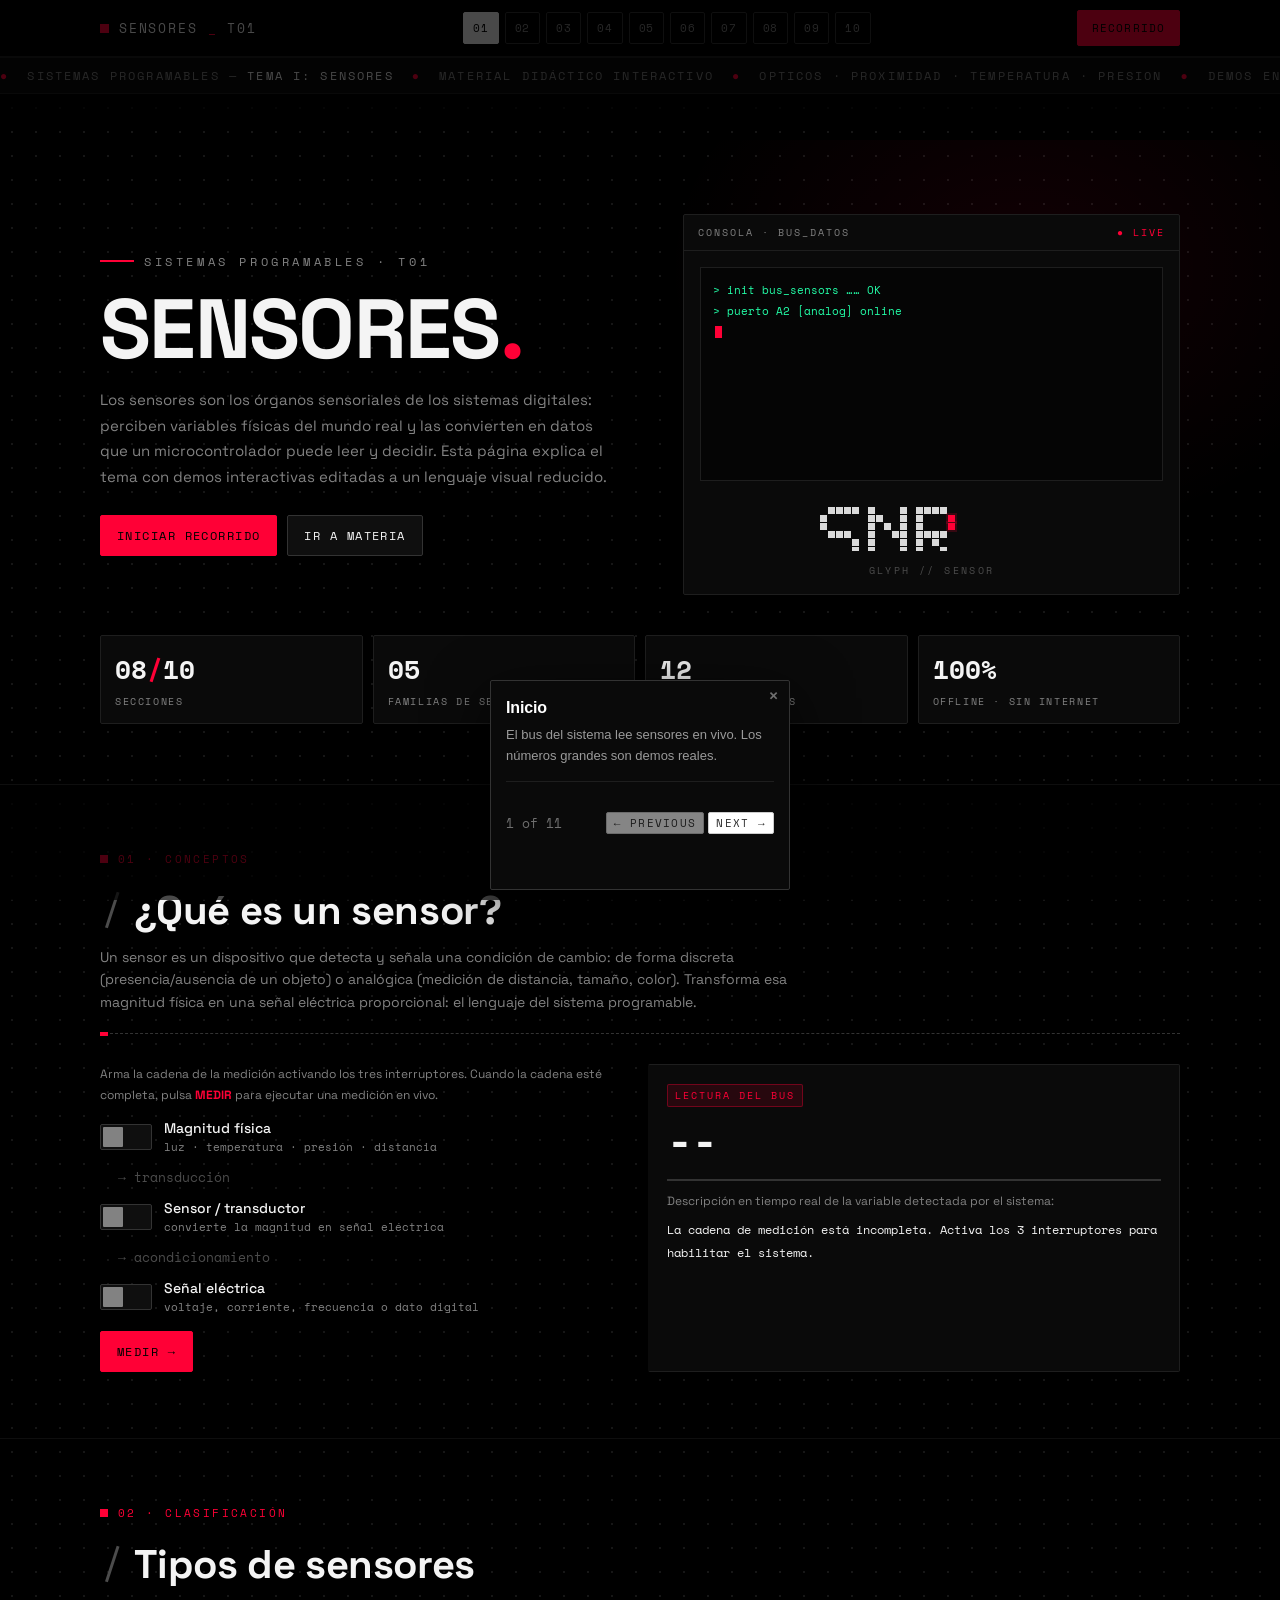
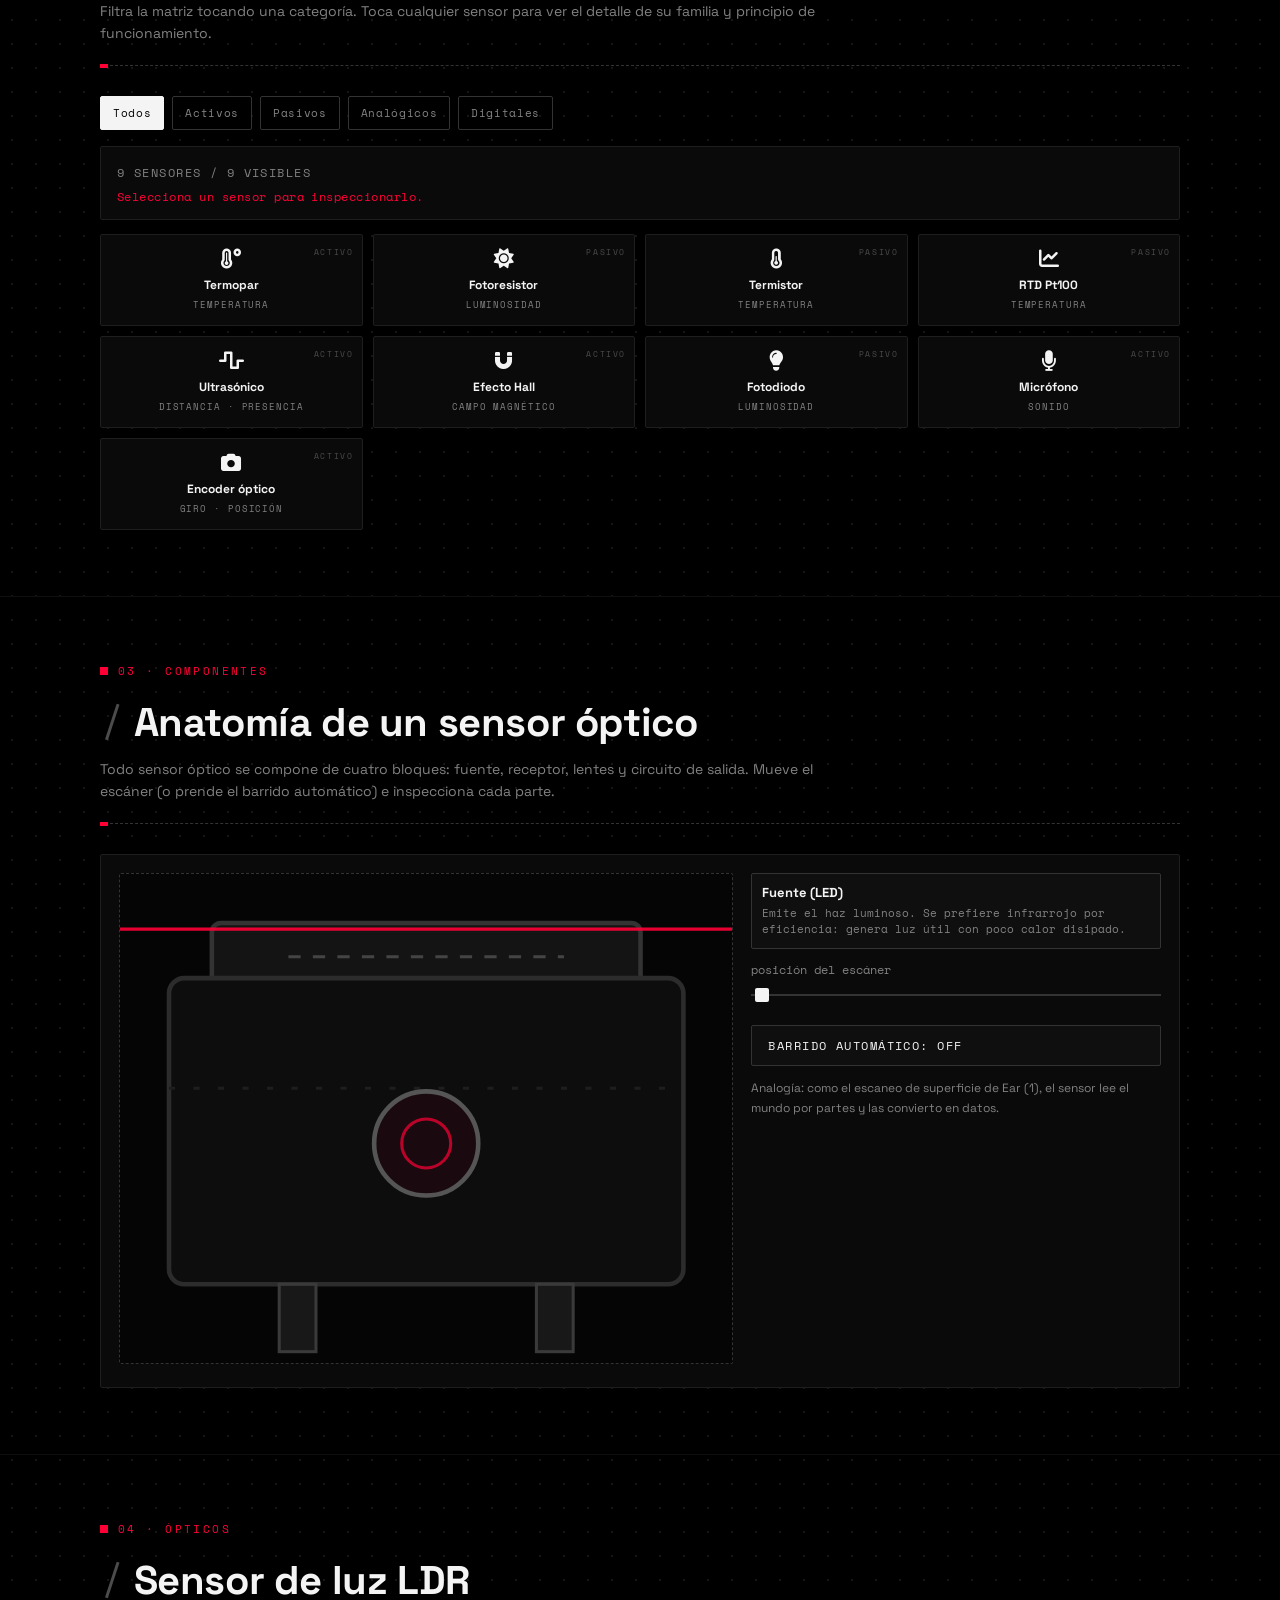
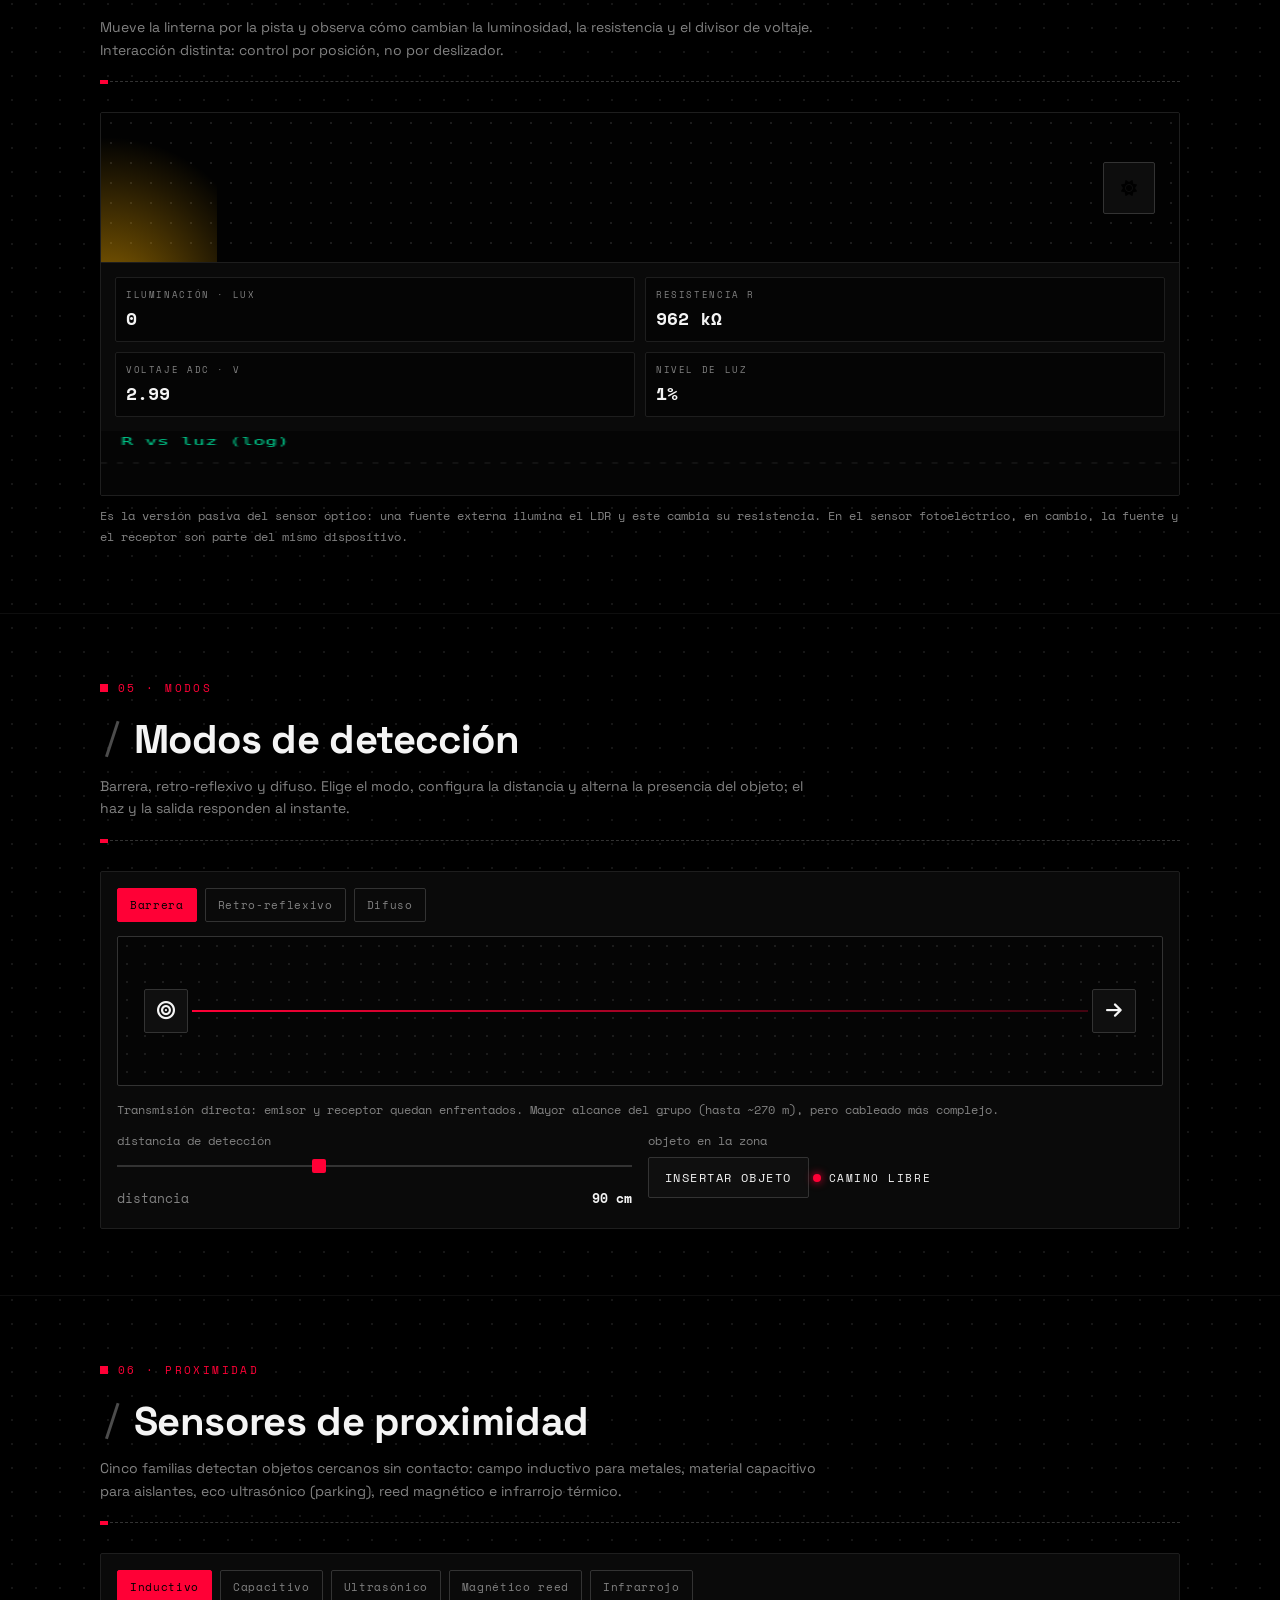
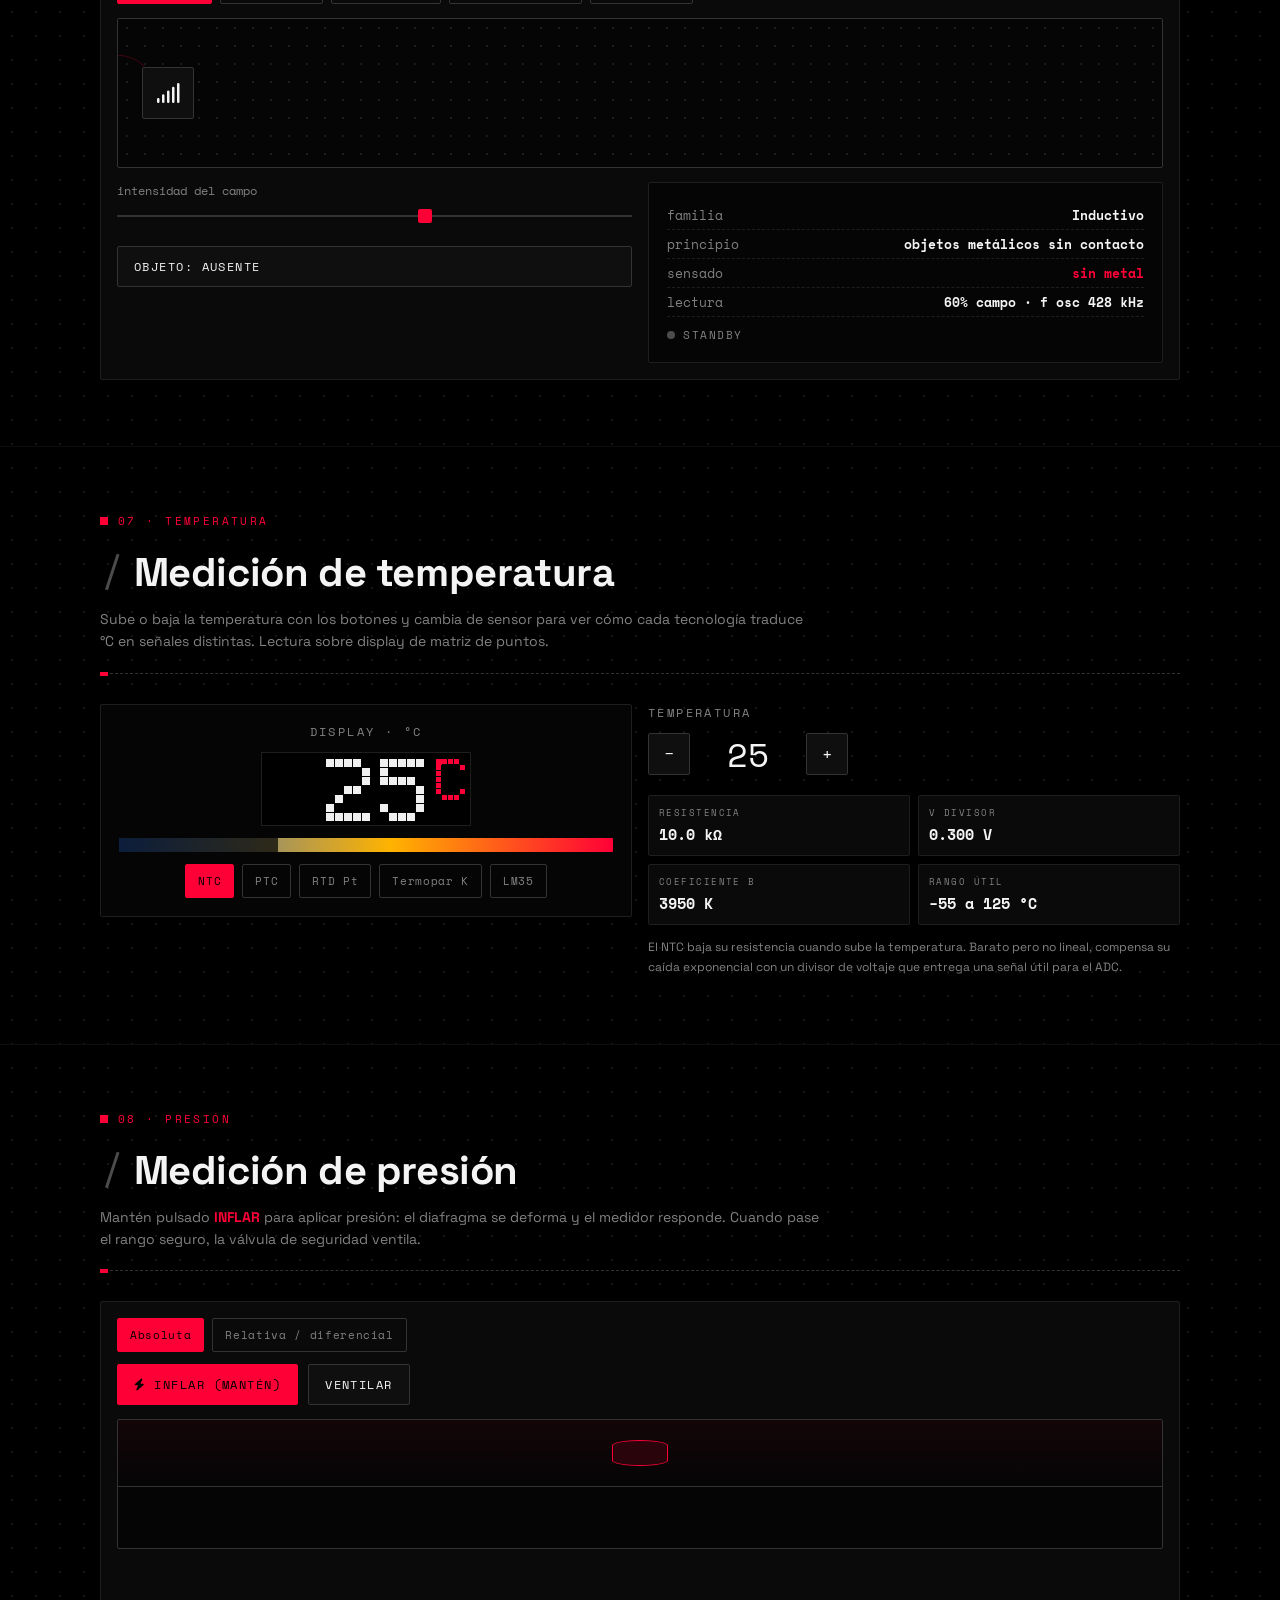
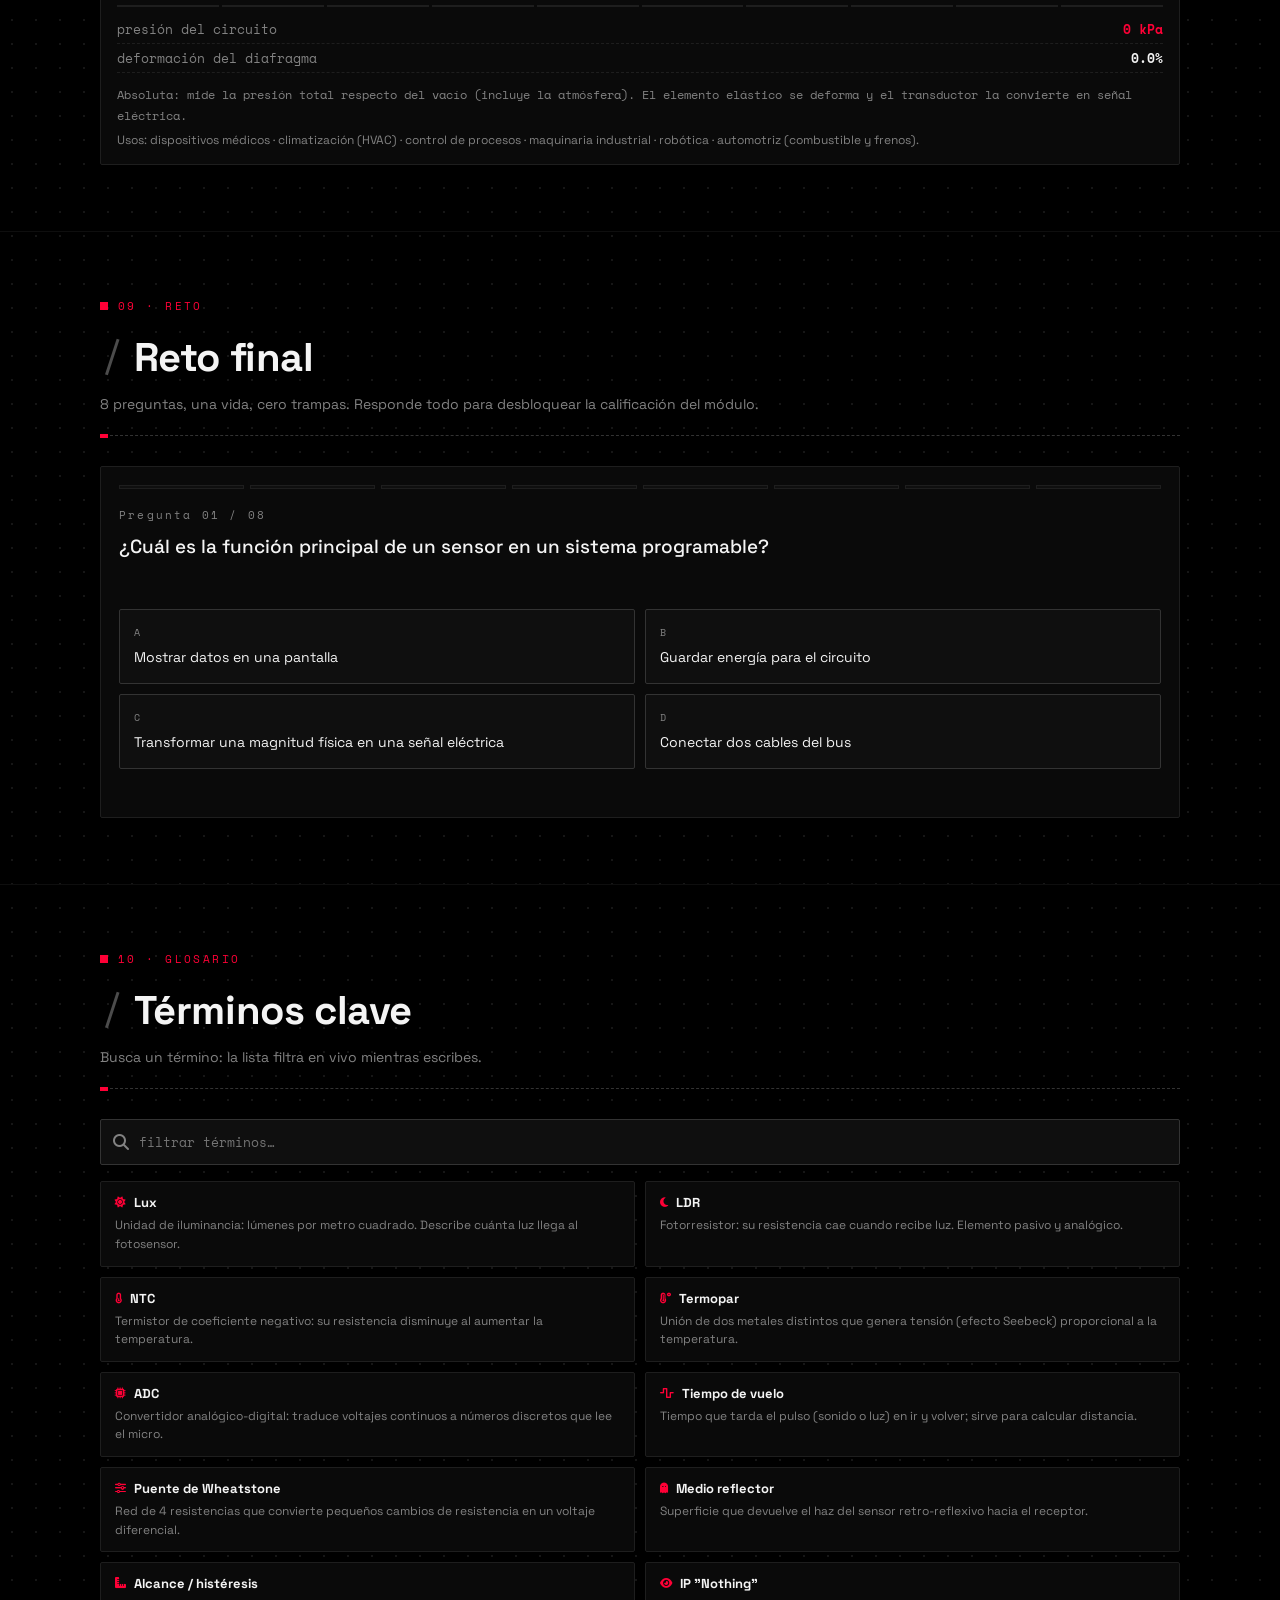
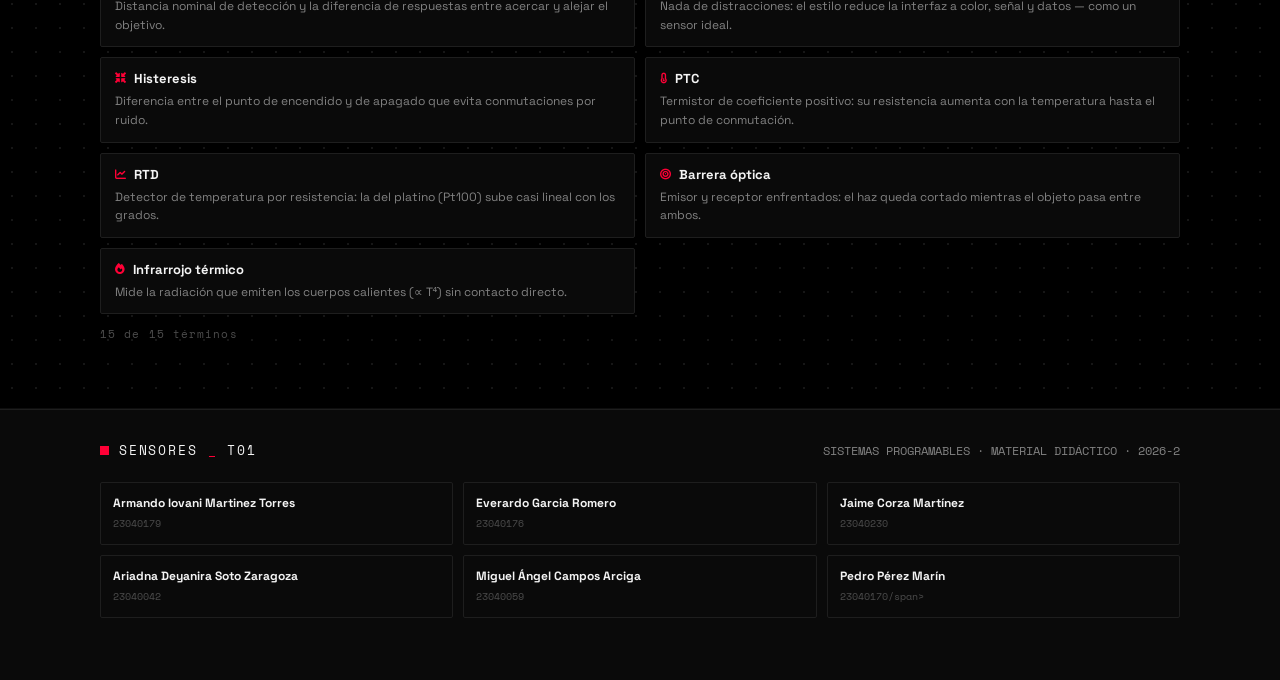
==== index.html @ fd4111f0 "first commit" ====
<!DOCTYPE html>
<html lang="es">
<head>
<meta charset="UTF-8">
<meta name="viewport" content="width=device-width, initial-scale=1.0">
<title>Sensores · Sistemas Programables · T01</title>
<link rel="stylesheet" href="assets/vendor/fontawesome/fontawesome.min.css">
<link rel="stylesheet" href="assets/vendor/driver/driver.min.css">
<link rel="stylesheet" href="assets/css/styles.css">
</head>
<body>

<!-- ======================= BARRA SUPERIOR ======================= -->
<header class="topbar">
  <div class="wrap topbar-in">
    <a class="nav-logo" href="#inicio"><span class="dotp"></span>SENSORES<span class="red">_</span>T01</a>
    <nav class="nav-chips" id="navChips">
      <a class="nav-chip" href="#inicio">01</a>
      <a class="nav-chip" href="#intro">02</a>
      <a class="nav-chip" href="#clas">03</a>
      <a class="nav-chip" href="#comp">04</a>
      <a class="nav-chip" href="#opticos">05</a>
      <a class="nav-chip" href="#prox">06</a>
      <a class="nav-chip" href="#temp">07</a>
      <a class="nav-chip" href="#pres">08</a>
      <a class="nav-chip" href="#reto">09</a>
      <a class="nav-chip" href="#glos">10</a>
    </nav>
    <button class="tour-btn" id="btnTour" type="button">Recorrido</button>
  </div>
</header>

<!-- ======================= MARQUEE ======================= -->
<div class="marquee" aria-hidden="true">
  <div class="marquee-track" id="marquee:track">
    <span class="m-sep">●</span><span class="m-item">Sistemas Programables — <b>Tema I: Sensores</b></span>
    <span class="m-sep">●</span><span class="m-item">Material didáctico interactivo</span>
    <span class="m-sep">●</span><span class="m-item">Opticos · Proximidad · Temperatura · Presion</span>
    <span class="m-sep">●</span><span class="m-item">Demos en vivo · Cero internet</span>
    <span class="m-sep">●</span><span class="m-item">Estilo Nothing</span>
    <span class="m-sep">●</span><span class="m-item">Sistemas Programables — <b>Tema I: Sensores</b></span>
    <span class="m-sep">●</span><span class="m-item">Material didáctico interactivo</span>
    <span class="m-sep">●</span><span class="m-item">Opticos · Proximidad · Temperatura · Presion</span>
    <span class="m-sep">●</span><span class="m-item">Demos en vivo · Cero internet</span>
    <span class="m-sep">●</span><span class="m-item">Estilo Nothing</span>
  </div>
</div>

<main>
<!-- ======================= HERO ======================= -->
<section class="hero section" id="inicio">
  <div class="wrap">
    <div class="herolay">
      <div class="hero-copy">
        <div class="hero-kick">Sistemas Programables · T01</div>
        <h1 class="big">SENSORES<span class="red">.</span></h1>
        <p>Los sensores son los órganos sensoriales de los sistemas digitales: perciben variables físicas del mundo real y las convierten en datos que un microcontrolador puede leer y decidir. Esta página explica el tema con demos interactivas editadas a un lenguaje visual reducido.</p>
        <div class="hero-cta">
          <button class="btn red" id="btnTour2" type="button">Iniciar recorrido</button>
          <button class="btn" data-goto="#intro" type="button">Ir a materia</button>
        </div>
      </div>

      <div class="hero-stage">
        <div class="hs-head"><span>consola · bus_datos</span><span class="red">● live</span></div>
        <div class="hs-body">
          <div class="feedbox" id="feed"></div>
          <div class="glyphrow"><canvas id="heroGlyph" width="240" height="52"></canvas></div>
          <div class="hs-label">glyph // sensor</div>
        </div>
      </div>
    </div>

    <div class="statrow">
      <div class="stat"><div class="stat-num">08<i>/</i>10</div><div class="stat-lbl">secciones</div></div>
      <div class="stat"><div class="stat-num">05</div><div class="stat-lbl">familias de sensores</div></div>
      <div class="stat"><div class="stat-num">12</div><div class="stat-lbl">demos interactivas</div></div>
      <div class="stat"><div class="stat-num">100%</div><div class="stat-lbl">offline · sin internet</div></div>
    </div>
  </div>
</section>

<!-- ======================= 01 INTRO / CICLO ======================= -->
<section class="section" id="intro">
  <div class="wrap">
    <div class="sec-head">
      <div class="sec-kick"><span class="sq"></span>01 · conceptos</div>
      <h2 class="sec-title"><span class="num">/</span>¿Qué es un sensor?</h2>
      <p class="sec-sub">Un sensor es un dispositivo que detecta y señala una condición de cambio: de forma discreta (presencia/ausencia de un objeto) o analógica (medición de distancia, tamaño, color). Transforma esa magnitud física en una señal eléctrica proporcional: el lenguaje del sistema programable.</p>
      <div class="sec-line"></div>
    </div>

    <div class="cycle">
      <div>
        <p class="muted small" style="margin-bottom:14px;line-height:1.7">Arma la cadena de la medición activando los tres interruptores. Cuando la cadena esté completa, pulsa <b class="red">MEDIR</b> para ejecutar una medición en vivo.</p>
        <div class="chain" id="chain">
          <div class="cstage">
            <button class="cswitch" data-on="false" type="button" aria-label="switch"></button>
            <div><div class="cname">Magnitud física</div><div class="cdesc">luz · temperatura · presión · distancia</div></div>
          </div>
          <div class="chain-arrow"><span class="arrow">→</span> transducción</div>
          <div class="cstage">
            <button class="cswitch" data-on="false" type="button" aria-label="switch"></button>
            <div><div class="cname">Sensor / transductor</div><div class="cdesc">convierte la magnitud en señal eléctrica</div></div>
          </div>
          <div class="chain-arrow"><span class="arrow">→</span> acondicionamiento</div>
          <div class="cstage">
            <button class="cswitch" data-on="false" type="button" aria-label="switch"></button>
            <div><div class="cname">Señal eléctrica</div><div class="cdesc">voltaje, corriente, frecuencia o dato digital</div></div>
          </div>
        </div>
        <button class="btn red" id="btnMeasure" type="button" style="margin-top:16px" disabled>Medir →</button>
      </div>

      <div class="card measure-box" id="measureBox">
        <span class="tag">lectura del bus</span>
        <div class="mono big" id="measureVal" style="font-size:42px;margin-top:14px">--</div>
        <div class="mono muted small" style="width:100%;height:2px;background:var(--line2);margin:18px 0 10px"></div>
        <p class="muted small" style="line-height:1.7">Descripción en tiempo real de la variable detectada por el sistema:</p>
        <p class="mono" id="measureTxt" style="font-size:12px;line-height:1.9;margin-top:8px">La cadena de medición está incompleta. Activa los 3 interruptores para habilitar el sistema.</p>
      </div>
    </div>
  </div>
</section>

<!-- ======================= 02 CLASIFICACIÓN ======================= -->
<section class="section" id="clas">
  <div class="wrap">
    <div class="sec-head">
      <div class="sec-kick"><span class="sq"></span>02 · clasificación</div>
      <h2 class="sec-title"><span class="num">/</span>Tipos de sensores</h2>
      <p class="sec-sub">Filtra la matriz tocando una categoría. Toca cualquier sensor para ver el detalle de su familia y principio de funcionamiento.</p>
      <div class="sec-line"></div>
    </div>

    <div class="segs" id="clasSegs" style="margin-bottom:16px">
      <button class="seg active" data-f="all" type="button">Todos</button>
      <button class="seg" data-f="activo" type="button">Activos</button>
      <button class="seg" data-f="pasivo" type="button">Pasivos</button>
      <button class="seg" data-f="analog" type="button">Analógicos</button>
      <button class="seg" data-f="digit" type="button">Digitales</button>
    </div>

    <div class="card" style="padding:14px 16px;margin-bottom:14px">
      <span class="mono muted small" id="clasCount" style="letter-spacing:.12em;text-transform:uppercase">9 sensores / 9 visibles</span>
      <div class="mono red small" id="clasDetail" style="margin-top:6px;letter-spacing:.04em">Selecciona un sensor para inspeccionarlo.</div>
    </div>

    <div class="cls" id="clsGrid">
      <div class="tile" data-c="activo analog" data-d="Genera su propia señal eléctrica aprovechando un efecto físico (Seebeck, piezoeléctrico)."><span class="cat">activo</span><i class="fas fa-temperature-high"></i><b>Termopar</b><span>temperatura</span></div>
      <div class="tile" data-c="pasivo analog" data-d="Varía su resistencia con la luz. No genera señal, solo modifica la corriente del circuito."><span class="cat">pasivo</span><i class="fas fa-sun"></i><b>Fotoresistor</b><span>luminosidad</span></div>
      <div class="tile" data-c="pasivo analog" data-d="Termistor: su resistencia depende de la temperatura (NTC baja con el calor, PTC la aumenta)."><span class="cat">pasivo</span><i class="fas fa-thermometer-half"></i><b>Termistor</b><span>temperatura</span></div>
      <div class="tile" data-c="pasivo analog" data-d="RTD: la resistencia del platino (Pt100) sube casi lineal con la temperatura. El más usado por su linealidad y estabilidad."><span class="cat">pasivo</span><i class="fas fa-chart-line"></i><b>RTD Pt100</b><span>temperatura</span></div>
      <div class="tile" data-c="activo digit" data-d="Emite un pulso (o recibe) y detecta presencia/posición de forma discreta: sí / no."><span class="cat">activo</span><i class="fas fa-wave-square"></i><b>Ultrasónico</b><span>distancia · presencia</span></div>
      <div class="tile" data-c="activo digit" data-d="Detecta campos magnéticos; genera una salida digital cuando un imán se acerca."><span class="cat">activo</span><i class="fas fa-magnet"></i><b>Efecto Hall</b><span>campo magnético</span></div>
      <div class="tile" data-c="pasivo analog" data-d="Convertir fotones en corriente. El fotodiodo se usa en celdas y detectores de luz débiles."><span class="cat">pasivo</span><i class="fas fa-lightbulb"></i><b>Fotodiodo</b><span>luminosidad</span></div>
      <div class="tile" data-c="activo analog" data-d="MEMS: convierte ondas de presión en una variación de capacitancia y después en voltaje."><span class="cat">activo</span><i class="fas fa-microphone"></i><b>Micrófono</b><span>sonido</span></div>
      <div class="tile" data-c="activo digit" data-d="Disco con ranuras + par de optoemisor/receptor: cuenta pulsos para conocer posición y giro."><span class="cat">activo</span><i class="fas fa-camera"></i><b>Encoder óptico</b><span>giro · posición</span></div>
    </div>
  </div>
</section>

<!-- ======================= 03 COMPONENTES ======================= -->
<section class="section" id="comp">
  <div class="wrap">
    <div class="sec-head">
      <div class="sec-kick"><span class="sq"></span>03 · componentes</div>
      <h2 class="sec-title"><span class="num">/</span>Anatomía de un sensor óptico</h2>
      <p class="sec-sub">Todo sensor óptico se compone de cuatro bloques: fuente, receptor, lentes y circuito de salida. Mueve el escáner (o prende el barrido automático) e inspecciona cada parte.</p>
      <div class="sec-line"></div>
    </div>

    <div class="compstage">
      <div>
        <svg class="compsvg" id="compSvg" viewBox="0 0 200 160" preserveAspectRatio="none">
          <g class="part" data-part="cover">
            <rect x="30" y="16" width="140" height="22" rx="3" fill="#141414" stroke="#333" stroke-width="1.5"/>
            <line x1="55" y1="27" x2="145" y2="27" stroke="#444" stroke-width="1" stroke-dasharray="4 4"/>
          </g>
          <g class="part" data-part="housing">
            <rect x="16" y="34" width="168" height="100" rx="5" fill="#0d0d0d" stroke="#2c2c2c" stroke-width="1.5"/>
            <line x1="16" y1="70" x2="184" y2="70" stroke="#1e1e1e" stroke-width="1" stroke-dasharray="2 6"/>
          </g>
          <g class="part" data-part="element">
            <circle cx="100" cy="88" r="17" fill="#1a0a10" stroke="#555" stroke-width="1.5"/>
            <circle cx="100" cy="88" r="8" fill="none" stroke="#ff0036" stroke-width="1" opacity=".7"/>
          </g>
          <g class="part" data-part="pins">
            <rect x="52" y="134" width="12" height="22" fill="#181818" stroke="#3a3a3a" stroke-width="1"/>
            <rect x="136" y="134" width="12" height="22" fill="#181818" stroke="#3a3a3a" stroke-width="1"/>
          </g>
          <line class="scanline" id="scanLine" x1="0" x2="200" y1="20" y2="20" stroke="#ff0036" stroke-width="1.5" opacity=".9"/>
        </svg>
      </div>
      <div class="comp-side">
        <div class="comp-label" id="compLabel">
          <b>—</b>
          <span>Mueve el escáner para identificar cada bloque del sensor óptico.</span>
        </div>
        <div>
          <div class="mono muted small" style="margin-bottom:4px">posición del escáner</div>
          <input type="range" id="scanRange" min="0" max="100" value="12">
        </div>
        <button class="btn" id="scanAuto" type="button">Barrido automático: OFF</button>
        <p class="muted small" style="line-height:1.7;font-size:12px">Analogía: como el escaneo de superficie de Ear (1), el sensor lee el mundo por partes y las convierto en datos.</p>
      </div>
    </div>
  </div>
</section>

<!-- ======================= 04 ÓPTICOS ======================= -->
<section class="section" id="opticos">
  <div class="wrap">
    <div class="sec-head">
      <div class="sec-kick"><span class="sq"></span>04 · ópticos</div>
      <h2 class="sec-title"><span class="num">/</span>Sensor de luz LDR</h2>
      <p class="sec-sub">Mueve la linterna por la pista y observa cómo cambian la luminosidad, la resistencia y el divisor de voltaje. Interacción distinta: control por posición, no por deslizador.</p>
      <div class="sec-line"></div>
    </div>

    <div class="flo" id="floPanel">
      <div class="flo-track" id="floTrack">
        <div class="grid-dots"></div>
        <div class="fcone" id="fcone"></div>
        <div class="ldrbox" id="ldrbox"><i class="fas fa-sun"></i></div>
      </div>
      <div class="flo-read">
        <div class="flo-cell"><span>iluminación · lux</span><b id="floLux">0</b></div>
        <div class="flo-cell"><span>resistencia R</span><b id="floR">1.00 MΩ</b></div>
        <div class="flo-cell"><span>voltaje ADC · V</span><b id="floV">3.00</b></div>
        <div class="flo-cell"><span>nivel de luz</span><b id="floLum">0%</b></div>
      </div>
      <canvas class="spark" id="spark" width="540" height="64"></canvas>
    </div>
    <p class="mono muted small" style="line-height:1.7;margin-top:10px">Es la versión pasiva del sensor óptico: una fuente externa ilumina el LDR y este cambia su resistencia. En el sensor fotoeléctrico, en cambio, la fuente y el receptor son parte del mismo dispositivo.</p>
  </div>
</section>

<!-- ======================= 05 MODOS ======================= -->
<section class="section" id="modos">
  <div class="wrap">
    <div class="sec-head">
      <div class="sec-kick"><span class="sq"></span>05 · modos</div>
      <h2 class="sec-title"><span class="num">/</span>Modos de detección</h2>
      <p class="sec-sub">Barrera, retro-reflexivo y difuso. Elige el modo, configura la distancia y alterna la presencia del objeto; el haz y la salida responden al instante.</p>
      <div class="sec-line"></div>
    </div>

    <div class="cmp-panel">
      <div class="segs" id="modeTabs">
        <button class="seg red active" data-m="barrera" type="button">Barrera</button>
        <button class="seg red" data-m="retro" type="button">Retro-reflexivo</button>
        <button class="seg red" data-m="difuso" type="button">Difuso</button>
      </div>

      <div class="csc" id="modesScene">
        <div class="grid-dots"></div>
        <div class="emitter" data-part="e"><i class="fas fa-bullseye"></i></div>
        <div class="receiver" id="modeRec" data-part="r"><i class="fas fa-arrow-right"></i></div>
        <div class="reflector" id="modeRef" data-part="f"><i class="fas fa-ghost"></i></div>
        <div class="beam" id="modeBeam"></div>
        <div class="mode-obj" id="modeObj"><i class="fas fa-box"></i></div>
      </div>

      <p class="mono muted small" id="modePrinc" style="line-height:1.7;margin-top:10px">—</p>

      <div class="grid2" style="margin-top:12px">
        <div>
          <div class="mono muted small" style="margin-bottom:4px">distancia de detección</div>
          <input type="range" id="modeDist" min="20" max="200" value="90" class="accent">
          <div class="readrow"><span class="muted">distancia</span><b id="modeDistVal">90 cm</b></div>
        </div>
        <div>
          <div class="mono muted small" style="margin-bottom:8px">objeto en la zona</div>
          <button class="btn" id="modeTog" type="button">Insertar objeto</button>
          <div class="status" id="modeStatus" style="margin-top:12px"><span class="dot"></span>sin estado</div>
        </div>
      </div>
    </div>
  </div>
</section>

<!-- ======================= 06 PROXIMIDAD ======================= -->
<section class="section" id="prox">
  <div class="wrap">
    <div class="sec-head">
      <div class="sec-kick"><span class="sq"></span>06 · proximidad</div>
      <h2 class="sec-title"><span class="num">/</span>Sensores de proximidad</h2>
      <p class="sec-sub">Cinco familias detectan objetos cercanos sin contacto: campo inductivo para metales, material capacitivo para aislantes, eco ultrasónico (parking), reed magnético e infrarrojo térmico.</p>
      <div class="sec-line"></div>
    </div>

    <div class="prox-panel">
      <div class="segs" id="proxTabs">
        <button class="seg red active" data-m="ind" type="button">Inductivo</button>
        <button class="seg red" data-m="cap" type="button">Capacitivo</button>
        <button class="seg red" data-m="us" type="button">Ultrasónico</button>
        <button class="seg red" data-m="mag" type="button">Magnético reed</button>
        <button class="seg red" data-m="ir" type="button">Infrarrojo</button>
      </div>

      <div class="prox-stage" id="proxStage">
        <div class="grid-dots"></div>
        <div class="phead" id="phead"><i class="fas fa-wifi"></i></div>
        <div class="fprobe" id="fprobe"></div>
        <div class="echo" id="echo"></div>
        <div class="pobj" id="pobj"><i class="fas fa-box"></i></div>
      </div>

      <div class="grid2" style="margin-top:12px">
        <div id="ctl-prox" style="display:flex;flex-direction:column;gap:12px">
          <div id="ctl-ind">
            <div class="mono muted small" style="margin-bottom:4px">intensidad del campo</div>
            <input type="range" id="indPow" min="0" max="100" value="60" class="accent">
          </div>
          <div id="ctl-cap" style="display:none">
            <div class="mono muted small" style="margin-bottom:6px">material objetivo</div>
            <div class="segs" id="capMat">
              <button class="seg red active" data-e="2" type="button">Madera</button>
              <button class="seg red" data-e="4" type="button">Plástico</button>
              <button class="seg red" data-e="80" type="button">Agua</button>
              <button class="seg red" data-e="1" type="button">Metal</button>
            </div>
          </div>
          <div id="ctl-us" style="display:none">
            <div class="mono muted small" style="margin-bottom:4px">distancia al objetivo</div>
            <input type="range" id="usDist" min="5" max="150" value="60" class="accent">
            <button class="btn" id="usPing" type="button" style="margin-top:8px">Enviar ping</button>
          </div>
          <div id="ctl-mag" style="display:none">
            <div class="mono muted small" style="margin-bottom:8px">imán externo</div>
            <button class="btn" id="magTog" type="button">Acercar imán</button>
          </div>
          <div id="ctl-ir" style="display:none">
            <div class="mono muted small" style="margin-bottom:4px">temperatura de la fuente</div>
            <input type="range" id="irTemp" min="25" max="900" value="40" class="accent">
            <div class="readrow" style="margin-top:4px"><span class="muted">objeto caliente</span><b id="irTmpV">40 °C</b></div>
          </div>
          <button class="btn" id="proxObjTog" type="button">Objeto: ausente</button>
        </div>

        <div class="card" style="background:#050505">
          <div class="readrow"><span class="muted">familia</span><b id="prxFamily">Inductivo</b></div>
          <div class="readrow"><span class="muted">principio</span><b id="prxPrinc">campo magnético alterno</b></div>
          <div class="readrow"><span class="muted">sensado</span><b class="red" id="prxSensado">—</b></div>
          <div class="readrow"><span class="muted">lectura</span><b id="prxRead">—</b></div>
          <div class="status" id="prxStatus" style="margin-top:10px"><span class="dot"></span>standby</div>
        </div>
      </div>
    </div>
  </div>
</section>

<!-- ======================= 07 TEMPERATURA ======================= -->
<section class="section" id="temp">
  <div class="wrap">
    <div class="sec-head">
      <div class="sec-kick"><span class="sq"></span>07 · temperatura</div>
      <h2 class="sec-title"><span class="num">/</span>Medición de temperatura</h2>
      <p class="sec-sub">Sube o baja la temperatura con los botones y cambia de sensor para ver cómo cada tecnología traduce °C en señales distintas. Lectura sobre display de matriz de puntos.</p>
      <div class="sec-line"></div>
    </div>

    <div class="grid2" style="align-items:start">
      <div class="t-display">
        <div class="mono muted small" style="letter-spacing:.2em;text-transform:uppercase">display · °C</div>
        <canvas id="templed" width="208" height="72"></canvas>
        <div class="tempbar"><div class="fill" id="tempFill" style="width:0%"></div></div>
        <div class="segs" id="tempTabs">
          <button class="seg red active" data-t="ntc" type="button">NTC</button>
          <button class="seg red" data-t="ptc" type="button">PTC</button>
          <button class="seg red" data-t="rtd" type="button">RTD Pt</button>
          <button class="seg red" data-t="tc" type="button">Termopar K</button>
          <button class="seg red" data-t="lm" type="button">LM35</button>
        </div>
      </div>

      <div>
        <div class="mono muted small" style="letter-spacing:.2em;text-transform:uppercase;margin-bottom:8px">temperatura</div>
        <div style="display:flex;align-items:center;gap:14px">
          <button class="kbd" id="tempDown" type="button">−</button>
          <div class="mono" id="tempVal" style="font-size:34px;min-width:88px;text-align:center">25</div>
          <button class="kbd" id="tempUp" type="button">+</button>
        </div>
        <div class="t-readrow" style="margin-top:16px">
          <div class="t-read"><span id="tr1k">resistencia</span><b id="tr1v">—</b></div>
          <div class="t-read"><span id="tr2k">señal</span><b id="tr2v">—</b></div>
          <div class="t-read"><span id="tr3k">salida del bus</span><b id="tr3v">—</b></div>
          <div class="t-read"><span>rango útil</span><b id="trRange">−55 a 125 °C</b></div>
        </div>
        <p class="muted small" style="line-height:1.7;margin-top:12px" id="tempTxt"></p>
      </div>
    </div>
  </div>
</section>

<!-- ======================= 08 PRESIÓN ======================= -->
<section class="section" id="pres">
  <div class="wrap">
    <div class="sec-head">
      <div class="sec-kick"><span class="sq"></span>08 · presión</div>
      <h2 class="sec-title"><span class="num">/</span>Medición de presión</h2>
      <p class="sec-sub">Mantén pulsado <b class="red">INFLAR</b> para aplicar presión: el diafragma se deforma y el medidor responde. Cuando pase el rango seguro, la válvula de seguridad ventila.</p>
      <div class="sec-line"></div>
    </div>

<div class="p-stage">
        <div class="segs" id="pressTabs" style="margin-bottom:12px">
          <button class="seg red active" data-pt="abs" type="button">Absoluta</button>
          <button class="seg red" data-pt="rel" type="button">Relativa / diferencial</button>
        </div>

        <div class="pump-row">
          <button class="btn red" id="inflate" type="button"><i class="fas fa-bolt"></i> Inflar (mantén)</button>
          <button class="btn" id="vent" type="button">Ventilar</button>
        </div>

      <div class="diaphragm">
        <div class="dia-flex" id="diaflex"><div class="core" id="diacore"></div></div>
      </div>

      <div class="meter" id="pMeter"></div>
      <div class="readrow"><span class="muted">presión del circuito</span><b class="red" id="pressVal">0 kPa</b></div>
      <div class="readrow"><span class="muted">deformación del diafragma</span><b id="pressDef">0.0%</b></div>
      <div class="valve-flag" id="valveFlag" style="display:none">⚠ válvula de seguridad abierta</div>
      <p class="mono muted small" id="pressPrinc" style="line-height:1.7;margin-top:12px">La presión deforma un elemento elástico y el transductor convierte esa deformación en señal eléctrica.</p>
      <p class="muted small" style="margin-top:6px">Usos: dispositivos médicos · climatización (HVAC) · control de procesos · maquinaria industrial · robótica · automotriz (combustible y frenos).</p>
    </div>
  </div>
</section>

<!-- ======================= 09 RETO ======================= -->
<section class="section" id="reto">
  <div class="wrap">
    <div class="sec-head">
      <div class="sec-kick"><span class="sq"></span>09 · reto</div>
      <h2 class="sec-title"><span class="num">/</span>Reto final</h2>
      <p class="sec-sub">8 preguntas, una vida, cero trampas. Responde todo para desbloquear la calificación del módulo.</p>
      <div class="sec-line"></div>
    </div>

    <div class="quizstage" id="quizStage">
      <div class="qprog" id="qprog"></div>
      <div class="qcount" id="qcount">Pregunta 01 / 08</div>
      <div class="qtext" id="qtext"></div>
      <div class="qopts" id="qopts"></div>
      <div class="quiz-fb" id="qfb"></div>
    </div>
  </div>
</section>

<!-- ======================= 10 GLOSARIO ======================= -->
<section class="section" id="glos">
  <div class="wrap">
    <div class="sec-head">
      <div class="sec-kick"><span class="sq"></span>10 · glosario</div>
      <h2 class="sec-title"><span class="num">/</span>Términos clave</h2>
      <p class="sec-sub">Busca un término: la lista filtra en vivo mientras escribes.</p>
      <div class="sec-line"></div>
    </div>

    <div class="gsearch"><i class="fas fa-search"></i><input id="gInput" type="text" placeholder="filtrar términos…"></div>
    <div class="glist" id="glist"></div>
    <div class="gcount" id="gcount"></div>
  </div>
</section>
</main>

<!-- ======================= FOOTER ======================= -->
<footer>
  <div class="wrap">
    <div class="foot-top">
      <span class="nav-logo"><span class="dotp"></span>SENSORES<span class="red">_</span>T01</span>
      <span class="mono muted small">SISTEMAS PROGRAMABLES · MATERIAL DIDÁCTICO · 2026-2</span>
    </div>
    <div class="foot-team">
      <div><b>Armando Iovani Martinez Torres </b><span>23040179</span></div>
      <div><b>Everardo Garcia Romero</b><span>23040176</span></div>
      <div><b>Jaime Corza Martínez </b><span>23040230</span></div>
      <div><b>Ariadna Deyanira Soto Zaragoza</b><span>23040042</span></div>
      <div><b>Miguel Ángel Campos Arciga</b><span>23040059</span></div>
      <div><b>Pedro Pérez Marín</b><span>23040170/span></div>
    </div>
  </div>
</footer>

<script src="assets/vendor/driver/driver.min.js"></script>
<script src="assets/vendor/confetti/confetti.min.js"></script>
<script src="assets/js/app.js"></script>
</body>
</html>
---- assets/vendor/driver/driver.min.css ----
/**
 * Skipped minification because the original files appears to be already minified.
 * Original file: /npm/driver.js@1.3.1/dist/driver.css
 *
 * Do NOT use SRI with dynamically generated files! More information: https://www.jsdelivr.com/using-sri-with-dynamic-files
 */
.driver-active .driver-overlay,.driver-active *{pointer-events:none}.driver-active .driver-active-element,.driver-active .driver-active-element *,.driver-popover,.driver-popover *{pointer-events:auto}@keyframes animate-fade-in{0%{opacity:0}to{opacity:1}}.driver-fade .driver-overlay{animation:animate-fade-in .2s ease-in-out}.driver-fade .driver-popover{animation:animate-fade-in .2s}.driver-popover{all:unset;box-sizing:border-box;color:#2d2d2d;margin:0;padding:15px;border-radius:5px;min-width:250px;max-width:300px;box-shadow:0 1px 10px #0006;z-index:1000000000;position:fixed;top:0;right:0;background-color:#fff}.driver-popover *{font-family:Helvetica Neue,Inter,ui-sans-serif,"Apple Color Emoji",Helvetica,Arial,sans-serif}.driver-popover-title{font:19px/normal sans-serif;font-weight:700;display:block;position:relative;line-height:1.5;zoom:1;margin:0}.driver-popover-close-btn{all:unset;position:absolute;top:0;right:0;width:32px;height:28px;cursor:pointer;font-size:18px;font-weight:500;color:#d2d2d2;z-index:1;text-align:center;transition:color;transition-duration:.2s}.driver-popover-close-btn:hover,.driver-popover-close-btn:focus{color:#2d2d2d}.driver-popover-title[style*=block]+.driver-popover-description{margin-top:5px}.driver-popover-description{margin-bottom:0;font:14px/normal sans-serif;line-height:1.5;font-weight:400;zoom:1}.driver-popover-footer{margin-top:15px;text-align:right;zoom:1;display:flex;align-items:center;justify-content:space-between}.driver-popover-progress-text{font-size:13px;font-weight:400;color:#727272;zoom:1}.driver-popover-footer button{all:unset;display:inline-block;box-sizing:border-box;padding:3px 7px;text-decoration:none;text-shadow:1px 1px 0 #fff;background-color:#fff;color:#2d2d2d;font:12px/normal sans-serif;cursor:pointer;outline:0;zoom:1;line-height:1.3;border:1px solid #ccc;border-radius:3px}.driver-popover-footer .driver-popover-btn-disabled{opacity:.5;pointer-events:none}:not(body):has(>.driver-active-element){overflow:hidden!important}.driver-no-interaction,.driver-no-interaction *{pointer-events:none!important}.driver-popover-footer button:hover,.driver-popover-footer button:focus{background-color:#f7f7f7}.driver-popover-navigation-btns{display:flex;flex-grow:1;justify-content:flex-end}.driver-popover-navigation-btns button+button{margin-left:4px}.driver-popover-arrow{content:"";position:absolute;border:5px solid #fff}.driver-popover-arrow-side-over{display:none}.driver-popover-arrow-side-left{left:100%;border-right-color:transparent;border-bottom-color:transparent;border-top-color:transparent}.driver-popover-arrow-side-right{right:100%;border-left-color:transparent;border-bottom-color:transparent;border-top-color:transparent}.driver-popover-arrow-side-top{top:100%;border-right-color:transparent;border-bottom-color:transparent;border-left-color:transparent}.driver-popover-arrow-side-bottom{bottom:100%;border-left-color:transparent;border-top-color:transparent;border-right-color:transparent}.driver-popover-arrow-side-center{display:none}.driver-popover-arrow-side-left.driver-popover-arrow-align-start,.driver-popover-arrow-side-right.driver-popover-arrow-align-start{top:15px}.driver-popover-arrow-side-top.driver-popover-arrow-align-start,.driver-popover-arrow-side-bottom.driver-popover-arrow-align-start{left:15px}.driver-popover-arrow-align-end.driver-popover-arrow-side-left,.driver-popover-arrow-align-end.driver-popover-arrow-side-right{bottom:15px}.driver-popover-arrow-side-top.driver-popover-arrow-align-end,.driver-popover-arrow-side-bottom.driver-popover-arrow-align-end{right:15px}.driver-popover-arrow-side-left.driver-popover-arrow-align-center,.driver-popover-arrow-side-right.driver-popover-arrow-align-center{top:50%;margin-top:-5px}.driver-popover-arrow-side-top.driver-popover-arrow-align-center,.driver-popover-arrow-side-bottom.driver-popover-arrow-align-center{left:50%;margin-left:-5px}.driver-popover-arrow-none{display:none}
---- assets/css/styles.css ----
/* ============================================================
   Página SENSORES — estilo "Nothing"
   negro puro · acento rojo · matriz de puntos · tipografía mono
   ============================================================ */

:root{
  --bg:#000000;
  --panel:#0a0a0a;
  --panel2:#0f0f0f;
  --line:#1e1e1e;
  --line2:#333333;
  --txt:#f4f4f4;
  --muted:#828282;
  --dim:#4c4c4c;
  --red:#ff0036;
  --red-dim:rgba(255,0,54,.12);
  --amber:#ffb300;
  --ok:#23ffa8;
  --font-ui:'Space Grotesk',system-ui,-apple-system,'Segoe UI',sans-serif;
  --font-mono:'Space Mono','SFMono-Regular',Consolas,ui-monospace,monospace;
}

@font-face{font-family:'Space Grotesk';font-style:normal;font-weight:400;src:url('../fonts/space-grotesk-v22-latin-regular.woff2') format('woff2')}
@font-face{font-family:'Space Grotesk';font-style:normal;font-weight:500;src:url('../fonts/space-grotesk-v22-latin-500.woff2') format('woff2')}
@font-face{font-family:'Space Grotesk';font-style:normal;font-weight:700;src:url('../fonts/space-grotesk-v22-latin-700.woff2') format('woff2')}
@font-face{font-family:'Space Mono';font-style:normal;font-weight:400;src:url('../fonts/space-mono-v17-latin-regular.woff2') format('woff2')}
@font-face{font-family:'Space Mono';font-style:normal;font-weight:700;src:url('../fonts/space-mono-v17-latin-700.woff2') format('woff2')}

*{box-sizing:border-box;margin:0;padding:0}
html{scroll-behavior:smooth}
body{
  background:var(--bg);
  background-image:radial-gradient(circle, #161616 1px, transparent 1px);
  background-size:24px 24px;
  color:var(--txt);
  font-family:var(--font-ui);
  -webkit-font-smoothing:antialiased;
  overflow-x:hidden;
}
.wrap{max-width:1120px;margin:0 auto;padding:0 20px}
.mono{font-family:var(--font-mono)}
.red{color:var(--red)}
.muted{color:var(--muted)}
.big{font-size:clamp(38px,7vw,84px);font-weight:700;line-height:.95;letter-spacing:-.02em}
.small{font-size:12px}

/* ---------------- barra superior ---------------- */
.topbar{
  position:sticky;top:0;z-index:60;
  background:rgba(0,0,0,.85);
  backdrop-filter:blur(8px);
  border-bottom:1px solid var(--line);
}
.topbar-in{display:flex;align-items:center;justify-content:space-between;height:56px;gap:14px}
.nav-logo{display:flex;align-items:center;gap:10px;font-family:var(--font-mono);font-size:13px;letter-spacing:.14em;text-transform:uppercase;white-space:nowrap;color:var(--txt);text-decoration:none;outline:none;-webkit-tap-highlight-color:transparent}
.nav-logo:visited{color:var(--txt)}
.nav-logo .dotp{width:9px;height:9px;background:var(--red);box-shadow:0 0 0 0 rgba(255,0,54,.6);animation:breathe 2.4s ease-in-out infinite}
@keyframes breathe{0%,100%{box-shadow:0 0 0 0 rgba(255,0,54,.55)}50%{box-shadow:0 0 0 6px rgba(255,0,54,0)}}
.nav-chips{display:flex;gap:6px;overflow-x:auto;scrollbar-width:none}
.nav-chips::-webkit-scrollbar{display:none}
.nav-chip{
  font-family:var(--font-mono);font-size:11px;letter-spacing:.06em;
  padding:7px 9px;border:1px solid var(--line2);color:var(--muted);
  text-decoration:none;border-radius:2px;white-space:nowrap;transition:.2s;
}
.nav-chip:hover{color:var(--txt);border-color:#555}
.nav-chip.active{color:#000;background:var(--txt);border-color:var(--txt)}
.tour-btn{
  font-family:var(--font-mono);font-size:11px;letter-spacing:.1em;text-transform:uppercase;
  padding:9px 14px;background:var(--red);color:#000;border:1px solid var(--red);
  border-radius:2px;cursor:pointer;white-space:nowrap;transition:.2s;
}
.tour-btn:hover{background:#ff2e5c}

/* ---------------- marquee ---------------- */
.marquee{border-block:1px solid var(--line);overflow:hidden;background:var(--panel);padding:9px 0}
.marquee-track{display:flex;gap:0;width:max-content;animation:mq 28s linear infinite;font-family:var(--font-mono);font-size:12px;letter-spacing:.18em;text-transform:uppercase;color:var(--muted);white-space:nowrap}
.marquee-track .m-item{padding:0 18px}
.marquee-track .m-item b{color:var(--txt);font-weight:400}
.marquee-track .m-sep{color:var(--red)}
@keyframes mq{0%{transform:translateX(0)}100%{transform:translateX(-50%)}}

/* ---------------- secciones ---------------- */
main{padding-top:46px}
.section{padding:66px 0;scroll-margin-top:84px;border-bottom:1px solid #0e0e0e}
.sec-head{margin-bottom:30px}
.sec-kick{display:flex;align-items:center;gap:10px;font-family:var(--font-mono);font-size:11px;letter-spacing:.22em;text-transform:uppercase;color:var(--red);margin-bottom:12px}
.sec-kick .sq{width:8px;height:8px;background:var(--red);flex:none}
.sec-title{font-size:clamp(26px,4vw,40px);font-weight:700;letter-spacing:-.01em}
.sec-title .num{color:var(--dim);font-family:var(--font-mono);font-weight:400;margin-right:10px}
.sec-sub{color:var(--muted);font-size:14px;max-width:720px;margin-top:8px;line-height:1.6}
.sec-line{margin-top:20px;border-top:1px dashed var(--line2);position:relative}
.sec-line::after{content:'';position:absolute;left:0;top:-2px;width:8px;height:4px;background:var(--red)}

.card{border:1px solid var(--line);background:var(--panel);border-radius:2px;padding:18px;transition:border-color .25s}
.card:hover{border-color:var(--line2)}
.grid2{display:grid;grid-template-columns:1fr 1fr;gap:16px}
.grid3{display:grid;grid-template-columns:repeat(3,1fr);gap:14px}
.tag{font-family:var(--font-mono);font-size:10px;letter-spacing:.2em;text-transform:uppercase;color:var(--red);border:1px solid rgba(255,0,54,.35);background:var(--red-dim);padding:3px 7px;border-radius:2px;display:inline-block}
.tag.ghost{color:var(--muted);border-color:var(--line2);background:transparent}

/* botones y segs */
.btn{
  font-family:var(--font-mono);font-size:12px;letter-spacing:.12em;text-transform:uppercase;
  border:1px solid var(--line2);background:var(--panel2);color:var(--txt);
  padding:11px 16px;border-radius:2px;cursor:pointer;transition:.18s;display:inline-flex;align-items:center;gap:8px;
}
.btn:hover{border-color:#555}
.btn.red{background:var(--red);border-color:var(--red);color:#000}
.btn.red:hover{background:#ff2e5c}
.btn.dim{opacity:.55}
.segs{display:flex;flex-wrap:wrap;gap:8px}
.seg{
  font-family:var(--font-mono);font-size:11px;letter-spacing:.06em;
  padding:8px 12px;border:1px solid var(--line2);color:var(--muted);
  background:transparent;border-radius:2px;cursor:pointer;transition:.15s;
}
.seg:hover{color:var(--txt);border-color:#555}
.seg.active{background:var(--txt);border-color:var(--txt);color:#000}
.seg.red.active{background:var(--red);border-color:var(--red);color:#000}

/* controles */
input[type=range]{-webkit-appearance:none;appearance:none;width:100%;height:26px;background:transparent;outline:none}
input[type=range]::-webkit-slider-runnable-track{height:2px;background:var(--line2);border:none}
input[type=range]::-webkit-slider-thumb{
  -webkit-appearance:none;appearance:none;width:14px;height:14px;margin-top:-6px;
  background:var(--txt);border:none;border-radius:2px;cursor:pointer;
}
input[type=range].accent::-webkit-slider-thumb{background:var(--red)}
input[type=range].accent::-moz-range-thumb{background:var(--red);border:none;border-radius:2px;width:14px;height:14px;cursor:pointer}
input[type=range]::-moz-range-track{height:2px;background:var(--line2)}

.kbd{
  width:42px;height:42px;border:1px solid var(--line2);background:var(--panel2);color:var(--txt);
  font-family:var(--font-mono);font-size:17px;border-radius:2px;cursor:pointer;transition:.15s;
  display:inline-flex;align-items:center;justify-content:center;user-select:none;
}
.kbd:hover{border-color:#666}
.kbd:active{background:var(--red);color:#000;border-color:var(--red)}

/* status led y chips */
.status{display:inline-flex;align-items:center;gap:8px;font-family:var(--font-mono);font-size:11px;letter-spacing:.14em;text-transform:uppercase;color:var(--muted)}
.status .dot{width:8px;height:8px;border-radius:50%;background:var(--dim);transition:.2s}
.status.on{color:var(--txt)}
.status.on .dot{background:var(--red);box-shadow:0 0 8px var(--red)}
.ledrow{display:flex;gap:5px;align-items:flex-end;height:96px}
.ledrow .led{width:12px;border-radius:1px;background:var(--panel2);border:1px solid var(--line);transition:.15s}
.ledrow .led.on{background:var(--red);border-color:var(--red);box-shadow:0 0 10px rgba(255,0,54,.55)}

/* hero */
.hero{position:relative;padding:74px 0 60px;overflow:hidden}
.hero::before{content:'';position:absolute;inset:0;background:radial-gradient(40% 60% at 80% 20%,rgba(255,0,54,.07),transparent 70%)}
.herolay{display:grid;grid-template-columns:1.05fr .95fr;gap:34px;align-items:center;position:relative}
.hero-kick{font-family:var(--font-mono);font-size:12px;letter-spacing:.3em;text-transform:uppercase;color:var(--muted);display:flex;align-items:center;gap:10px;margin-bottom:20px}
.hero-kick::before{content:'';width:34px;height:2px;background:var(--red);display:inline-block}
.hero-copy p{color:var(--muted);line-height:1.7;margin:18px 0 26px;max-width:520px;font-size:15px}
.hero-cta{display:flex;gap:10px;flex-wrap:wrap}
.statrow{display:grid;grid-template-columns:repeat(4,1fr);gap:10px;margin-top:40px}
.stat{border:1px solid var(--line);background:var(--panel);padding:14px;border-radius:2px}
.stat-num{font-family:var(--font-mono);font-size:26px;font-weight:700;color:var(--txt)}
.stat-num i{color:var(--red);font-style:normal}
.stat-lbl{font-family:var(--font-mono);font-size:10px;letter-spacing:.16em;text-transform:uppercase;color:var(--muted);margin-top:6px}
.hero-stage{position:relative;border:1px solid var(--line);background:var(--panel);border-radius:2px;min-height:380px;display:flex;flex-direction:column}
.hs-head{display:flex;align-items:center;justify-content:space-between;padding:10px 14px;border-bottom:1px solid var(--line);font-family:var(--font-mono);font-size:10px;letter-spacing:.2em;text-transform:uppercase;color:var(--muted)}
.hs-body{padding:16px;flex:1;display:flex;flex-direction:column;gap:12px}
.feedbox{border:1px solid var(--line);background:#050505;padding:12px;height:214px;overflow:hidden;font-family:var(--font-mono);font-size:11px;line-height:1.9;color:#cfcfcf}
.feedbox .l{white-space:pre-wrap}
.feedbox .l.ok{color:var(--ok)}
.feedbox .l.warn{color:var(--amber)}
.feedbox .l.err{color:var(--red)}
.feedbox .l.dim{color:#5a5a5a}
.feedbox .cursor{display:inline-block;width:7px;height:12px;background:var(--red);vertical-align:-2px;animation:blink 1s steps(1) infinite;margin-left:2px}
@keyframes blink{50%{opacity:0}}
.glyphrow{display:flex;justify-content:center;align-items:center;gap:14px;padding-top:6px}
.glyphrow canvas{max-width:100%}
.hs-label{text-align:center;font-family:var(--font-mono);font-size:10px;letter-spacing:.24em;text-transform:uppercase;color:var(--dim)}

/* ciclo de medición */
.cycle{display:grid;grid-template-columns:1fr 1fr;gap:16px}
.chain{display:flex;flex-direction:column;gap:12px;justify-content:center}
.cstage{display:flex;align-items:center;gap:12px}
.cswitch{flex:none;width:52px;height:26px;border:1px solid var(--line2);border-radius:2px;position:relative;cursor:pointer;background:var(--panel2);transition:.2s}
.cswitch::after{content:'';position:absolute;top:2px;left:2px;width:20px;height:20px;background:var(--muted);transition:.2s;border-radius:1px}
.cswitch.on{background:var(--red-dim);border-color:var(--red)}
.cswitch.on::after{left:28px;background:var(--red);box-shadow:0 0 8px var(--red)}
.cname{font-size:14px;font-weight:500}
.cdesc{font-family:var(--font-mono);font-size:11px;color:var(--muted);margin-top:2px}
.chain-arrow{display:flex;align-items:center;gap:8px;color:var(--dim);font-family:var(--font-mono);font-size:13px;padding-left:18px}
.chain-arrow .arrow{transition:.25s}
.chain-arrow.lit{color:var(--red)}
.chain-arrow.lit .arrow{animation:push .7s ease}
@keyframes push{0%{transform:translateX(0)}50%{transform:translateX(8px);opacity:.3}100%{transform:translateX(0)}}
.measure-box{border-left:1px solid transparent;transition:.2s}
.measure-box.lit{border-left-color:var(--red);background:var(--red-dim)}

/* clasificación matriz */
.cls{display:grid;grid-template-columns:repeat(4,1fr);gap:10px}
.tile{
  border:1px solid var(--line);background:var(--panel);border-radius:2px;padding:14px 10px;
  text-align:center;cursor:pointer;transition:.2s;position:relative;user-select:none;
}
.tile:hover{border-color:#444}
.tile.on{border-color:var(--red);background:var(--red-dim)}
.tile i{font-size:20px;color:var(--txt);display:block;margin-bottom:8px;transition:.2s}
.tile.on i{color:var(--red)}
.tile b{font-size:12px;display:block}
.tile span{font-family:var(--font-mono);font-size:9px;letter-spacing:.1em;text-transform:uppercase;color:var(--muted);display:block;margin-top:5px}
.tile .cat{position:absolute;font-family:var(--font-mono);font-size:8px;letter-spacing:.2em;top:6px;right:8px;color:var(--dim);text-transform:uppercase}
.tile.on .cat{color:var(--red)}

/* componentes escáner */
.compstage{border:1px solid var(--line);background:var(--panel);border-radius:2px;padding:18px;display:grid;grid-template-columns:1.2fr .8fr;gap:18px}
.compsvg{width:100%;border:1px dashed var(--line2);background:#050505;border-radius:2px}
.compsvg .part{transition:fill .2s,stroke .2s}
.compsvg .part.scan{fill:var(--red-dim);stroke:var(--red)}
.compsvg .scanline{transition:y .12s ease-out;stroke:var(--red);stroke-width:1px}
.comp-side{display:flex;flex-direction:column;gap:12px}
.comp-label{border:1px solid var(--line2);background:var(--panel2);padding:10px;border-radius:2px;min-height:64px}
.comp-label b{font-size:13px;display:block}
.comp-label span{font-family:var(--font-mono);font-size:11px;color:var(--muted);display:block;margin-top:4px;line-height:1.5}

/* linterna LDR */
.flo{border:1px solid var(--line);background:var(--panel);border-radius:2px;overflow:hidden}
.flo-track{position:relative;height:150px;border-bottom:1px solid var(--line);cursor:crosshair;background:#020202;overflow:hidden}
.flo-track .grid-dots{position:absolute;inset:0;background-image:radial-gradient(circle,#1c1c1c 1px,transparent 1px);background-size:20px 20px}
.flo-track .fcone{
  position:absolute;top:-40px;bottom:-40px;width:220px;pointer-events:none;
  background:radial-gradient(ellipse 100% 100% at 50% 100%,rgba(255,179,0,.55),rgba(255,179,0,.12) 55%,transparent 72%);
  transform:translateX(-50%);transition:left .08s;
}
.flo-track .ldrbox{position:absolute;right:24px;top:50%;transform:translateY(-50%);width:52px;height:52px;border:1px solid var(--line2);background:#0d0d0d;border-radius:2px;display:flex;align-items:center;justify-content:center;transition:.15s}
.flo-track .ldrbox.on{background:var(--amber);border-color:var(--amber);box-shadow:0 0 26px rgba(255,179,0,.5)}
.flo-track .ldrbox i{color:#000}
.flo-read{display:grid;grid-template-columns:1fr 1fr;gap:10px;padding:14px}
.flo-cell{border:1px solid var(--line);background:#050505;padding:10px;border-radius:2px}
.flo-cell span{font-family:var(--font-mono);font-size:9px;letter-spacing:.18em;text-transform:uppercase;color:var(--muted);display:block;margin-bottom:4px}
.flo-cell b{font-family:var(--font-mono);font-size:18px}
.spark{width:100%;height:64px;display:block}

/* modos de detección */
.cmp-panel{border:1px solid var(--line);background:var(--panel);border-radius:2px;padding:16px}
.csc{border:1px solid var(--line2);background:#050505;border-radius:2px;height:150px;position:relative;margin:14px 0;overflow:hidden}
.csc .grid-dots{position:absolute;inset:0;background-image:radial-gradient(circle,#1c1c1c 1px,transparent 1px);background-size:18px 18px}
.emitter,.receiver,.reflector{position:absolute;top:50%;transform:translateY(-50%);width:44px;height:44px;border:1px solid var(--line2);background:var(--panel2);border-radius:2px;display:flex;align-items:center;justify-content:center;font-size:18px;color:var(--txt);z-index:3}
.emitter{left:26px}
.receiver{right:26px}
.reflector{right:60px}
.beam{position:absolute;top:50%;height:2px;background:linear-gradient(90deg,var(--red),rgba(255,0,54,.25));left:74px;right:74px;transform:translateY(-50%);z-index:1;transition:.2s}
.beam.dashed{background-image:repeating-linear-gradient(90deg,var(--red) 0 10px,transparent 10px 20px)}
.beam.hit{opacity:.15}
.mode-obj{position:absolute;top:50%;transform:translateY(-50%);width:40px;height:40px;border:1px solid var(--line2);background:var(--panel2);display:flex;align-items:center;justify-content:center;font-size:16px;z-index:2;transition:left .35s ease,opacity .3s,background .2s;border-radius:2px}
.mode-obj.present{background:var(--red);border-color:var(--red);color:#000}

/* proximidad */
.prox-panel{border:1px solid var(--line);background:var(--panel);border-radius:2px;padding:16px}
.prox-stage{border:1px solid var(--line2);background:#050505;border-radius:2px;height:150px;position:relative;margin:14px 0;overflow:hidden}
.prox-stage .grid-dots{position:absolute;inset:0;background-image:radial-gradient(circle,#1c1c1c 1px,transparent 1px);background-size:18px 18px}
.phead{position:absolute;left:24px;top:50%;transform:translateY(-50%);width:52px;height:52px;border:1px solid var(--line2);background:var(--panel2);border-radius:2px;display:flex;align-items:center;justify-content:center;font-size:20px;z-index:3}
.pobj{position:absolute;top:50%;transform:translateY(-50%);width:42px;height:42px;border:1px solid var(--line2);background:var(--panel2);display:flex;align-items:center;justify-content:center;font-size:16px;border-radius:2px;z-index:2;transition:left .25s ease}
.pobj.on{background:var(--red);border-color:var(--red);color:#000}
.fprobe{position:absolute;top:50%;border:1px solid rgba(255,0,54,.4);border-color:rgba(255,0,54,.4) transparent transparent transparent;border-radius:50%;transform:translate(-50%,-50%);pointer-events:none}
.echo{position:absolute;left:24px;top:50%;transform:translateY(-50%);width:0;height:12px;background:linear-gradient(90deg,var(--red),transparent);border-radius:1px;transition:width .3s}
.readrow{display:flex;justify-content:space-between;align-items:center;gap:10px;font-family:var(--font-mono);font-size:13px;padding:4px 0;border-bottom:1px dashed var(--line)}
.readrow:last-child{border-bottom:none}

/* temperatura */
.t-stage{display:grid;grid-template-columns:1fr 1fr;gap:16px}
.t-display{border:1px solid var(--line);background:#050505;border-radius:2px;padding:18px;display:flex;flex-direction:column;gap:12px;align-items:center}
.t-display canvas{background:#000;border:1px solid var(--line)}
.tempbar{width:100%;height:14px;background:linear-gradient(90deg,#2b6bd6,#ffb300 55%,var(--red));position:relative;border-radius:1px;overflow:hidden}
.tempbar .fill{position:absolute;inset:0;right:auto;width:0%;background:rgba(0,0,0,.72);transition:width .2s}
.t-readrow{display:grid;grid-template-columns:1fr 1fr;gap:8px}
.t-read{border:1px solid var(--line);background:var(--panel);padding:10px;border-radius:2px}
.t-read span{font-family:var(--font-mono);font-size:9px;letter-spacing:.16em;text-transform:uppercase;color:var(--muted);display:block;margin-bottom:4px}
.t-read b{font-family:var(--font-mono);font-size:15px}

/* presión */
.p-stage{border:1px solid var(--line);background:var(--panel);border-radius:2px;padding:16px}
.pump-row{display:flex;gap:10px;flex-wrap:wrap;align-items:center}
.diaphragm{position:relative;border:1px solid var(--line2);background:#050505;border-radius:2px;height:130px;overflow:hidden;margin:14px 0}
.dia-flex{position:absolute;top:0;left:0;right:0;height:52%;border-bottom:1px solid var(--line2);transition:transform .12s ease;display:flex;align-items:center;justify-content:center;background:linear-gradient(180deg,rgba(255,0,54,.06),transparent)}
.dia-flex .core{width:56px;height:26px;border:1px solid var(--red);background:var(--red-dim);border-radius:50px/10px;transition:.12s}
.meter{display:flex;align-items:flex-end;gap:3px;height:44px;margin:4px 0 8px}
.meter .sg{flex:1;background:var(--panel2);border:1px solid var(--line);transition:.12s}
.meter .sg.on{background:var(--red);border-color:var(--red);box-shadow:0 0 8px rgba(255,0,54,.5)}
.valve-flag{margin-top:10px;border:1px solid var(--red);background:var(--red-dim);color:var(--red);font-family:var(--font-mono);font-size:11px;letter-spacing:.2em;text-transform:uppercase;padding:8px;text-align:center;animation:blink 1s steps(1) infinite}

/* quiz */
.quizstage{border:1px solid var(--line);background:var(--panel);border-radius:2px;padding:18px}
.qprog{display:flex;gap:6px;margin-bottom:18px}
.qprog .pd{flex:1;height:4px;background:var(--panel2);border:1px solid var(--line);transition:.2s}
.qprog .pd.done{background:var(--red);border-color:var(--red)}
.qcount{font-family:var(--font-mono);font-size:11px;letter-spacing:.2em;color:var(--muted);margin-bottom:10px}
.qtext{font-size:19px;font-weight:500;line-height:1.5;min-height:58px;margin-bottom:18px}
.qopts{display:grid;grid-template-columns:1fr 1fr;gap:10px}
.qopt{
  border:1px solid var(--line2);background:var(--panel2);color:var(--txt);border-radius:2px;
  padding:16px 14px;font-size:14px;text-align:left;cursor:pointer;transition:.18s;font-family:var(--font-ui);line-height:1.45;
}
.qopt:hover{border-color:#666}
.qopt .qk{font-family:var(--font-mono);font-size:10px;letter-spacing:.2em;color:var(--muted);display:block;margin-bottom:6px}
.qopt.correct{background:var(--red);border-color:var(--red);color:#000}
.qopt.correct .qk{color:#000}
.qopt.wrong{opacity:.35;border-color:var(--line)}
.quiz-fb{font-family:var(--font-mono);font-size:11px;letter-spacing:.14em;text-transform:uppercase;color:var(--muted);margin-top:14px;min-height:16px}
.quiz-fb.good{color:var(--red)}
.qend{text-align:center;padding:26px 10px}
.qend h3{font-size:26px;font-weight:700;margin-bottom:8px}
.qend p{font-family:var(--font-mono);font-size:12px;color:var(--muted);margin-bottom:20px}

/* glosario */
.gsearch{display:flex;align-items:center;border:1px solid var(--line2);background:var(--panel2);border-radius:2px;padding:0 12px;margin-bottom:16px}
.gsearch i{color:var(--muted);margin-right:10px}
.gsearch input{flex:1;background:transparent;border:none;outline:none;color:var(--txt);font-family:var(--font-mono);font-size:13px;padding:12px 0}
.glist{display:grid;grid-template-columns:1fr 1fr;gap:10px}
.gitem{border:1px solid var(--line);background:var(--panel);padding:12px 14px;border-radius:2px}
.gitem b{font-size:13px;display:flex;align-items:center;gap:8px}
.gitem b i{color:var(--red);font-size:11px}
.gitem p{font-size:12px;color:var(--muted);margin-top:5px;line-height:1.55}
.gcount{font-family:var(--font-mono);font-size:11px;color:var(--dim);margin-top:12px;letter-spacing:.1em}

/* footer */
footer{border-top:1px solid var(--line);background:var(--panel);padding:30px 0 40px}
.foot-top{display:flex;justify-content:space-between;align-items:center;flex-wrap:wrap;gap:12px}
.foot-team{display:grid;grid-template-columns:repeat(3,1fr);gap:10px;margin:22px 0}
.foot-team div{border:1px solid var(--line);padding:12px;border-radius:2px}
.foot-team b{font-size:12px;display:block}
.foot-team span{font-family:var(--font-mono);font-size:10px;color:var(--dim)}

/* responsive */
@media (max-width:860px){
  .herolay,.cycle,.t-stage,.compstage,.grid2{grid-template-columns:1fr}
  .cls{grid-template-columns:repeat(3,1fr)}
  .statrow{grid-template-columns:repeat(2,1fr)}
  .glist,.qopts,.grid3{grid-template-columns:1fr}
  .nav-chips{max-width:52vw}
}
@media (max-width:520px){
  .cls{grid-template-columns:repeat(2,1fr)}
  .foot-team{grid-template-columns:1fr}
}

/* ============================================================
   Tour (Driver.js) con estética Nothing
   ============================================================ */
.driver-popover{
  background:#0a0a0a !important;color:#f4f4f4 !important;
  border:1px solid #333 !important;border-radius:2px !important;
  box-shadow:0 18px 60px rgba(0,0,0,.8) !important;
  font-family:'Space Grotesk',system-ui,sans-serif !important;
}
.driver-popover .driver-popover-title{color:#fff !important;font-size:16px !important;letter-spacing:-.01em !important}
.driver-popover .driver-popover-description{color:#9a9a9a !important;font-size:13px !important;line-height:1.55 !important}
.driver-popover .driver-popover-footer button{
  font-family:'Space Mono',monospace !important;font-size:11px !important;
  letter-spacing:.12em !important;text-transform:uppercase !important;
  border-radius:2px !important;
}
.driver-popover .driver-popover-footer button.driver-popover-btn-next{background:#ff0036 !important;border-color:#ff0036 !important;color:#000 !important}
.driver-popover .driver-popover-footer button.driver-popover-btn-next:hover{background:#ff335f !important}
.driver-popover .driver-popover-footer button.driver-popover-btn-prev{background:transparent !important;border:1px solid #555 !important;color:#fff !important}
.driver-popover .driver-popover-progress-text{color:#6f6f6f !important;font-family:'Space Mono',monospace !important}
.driver-popover .driver-popover-close-btn{color:#6f6f6f !important}
.driver-popover .driver-popover-close-btn:hover{color:#ff0036 !important}
.driver-highlighted-element{outline:1px dashed rgba(255,0,54,.85) !important;box-shadow:0 0 0 9999px rgba(0,0,0,.72) !important}
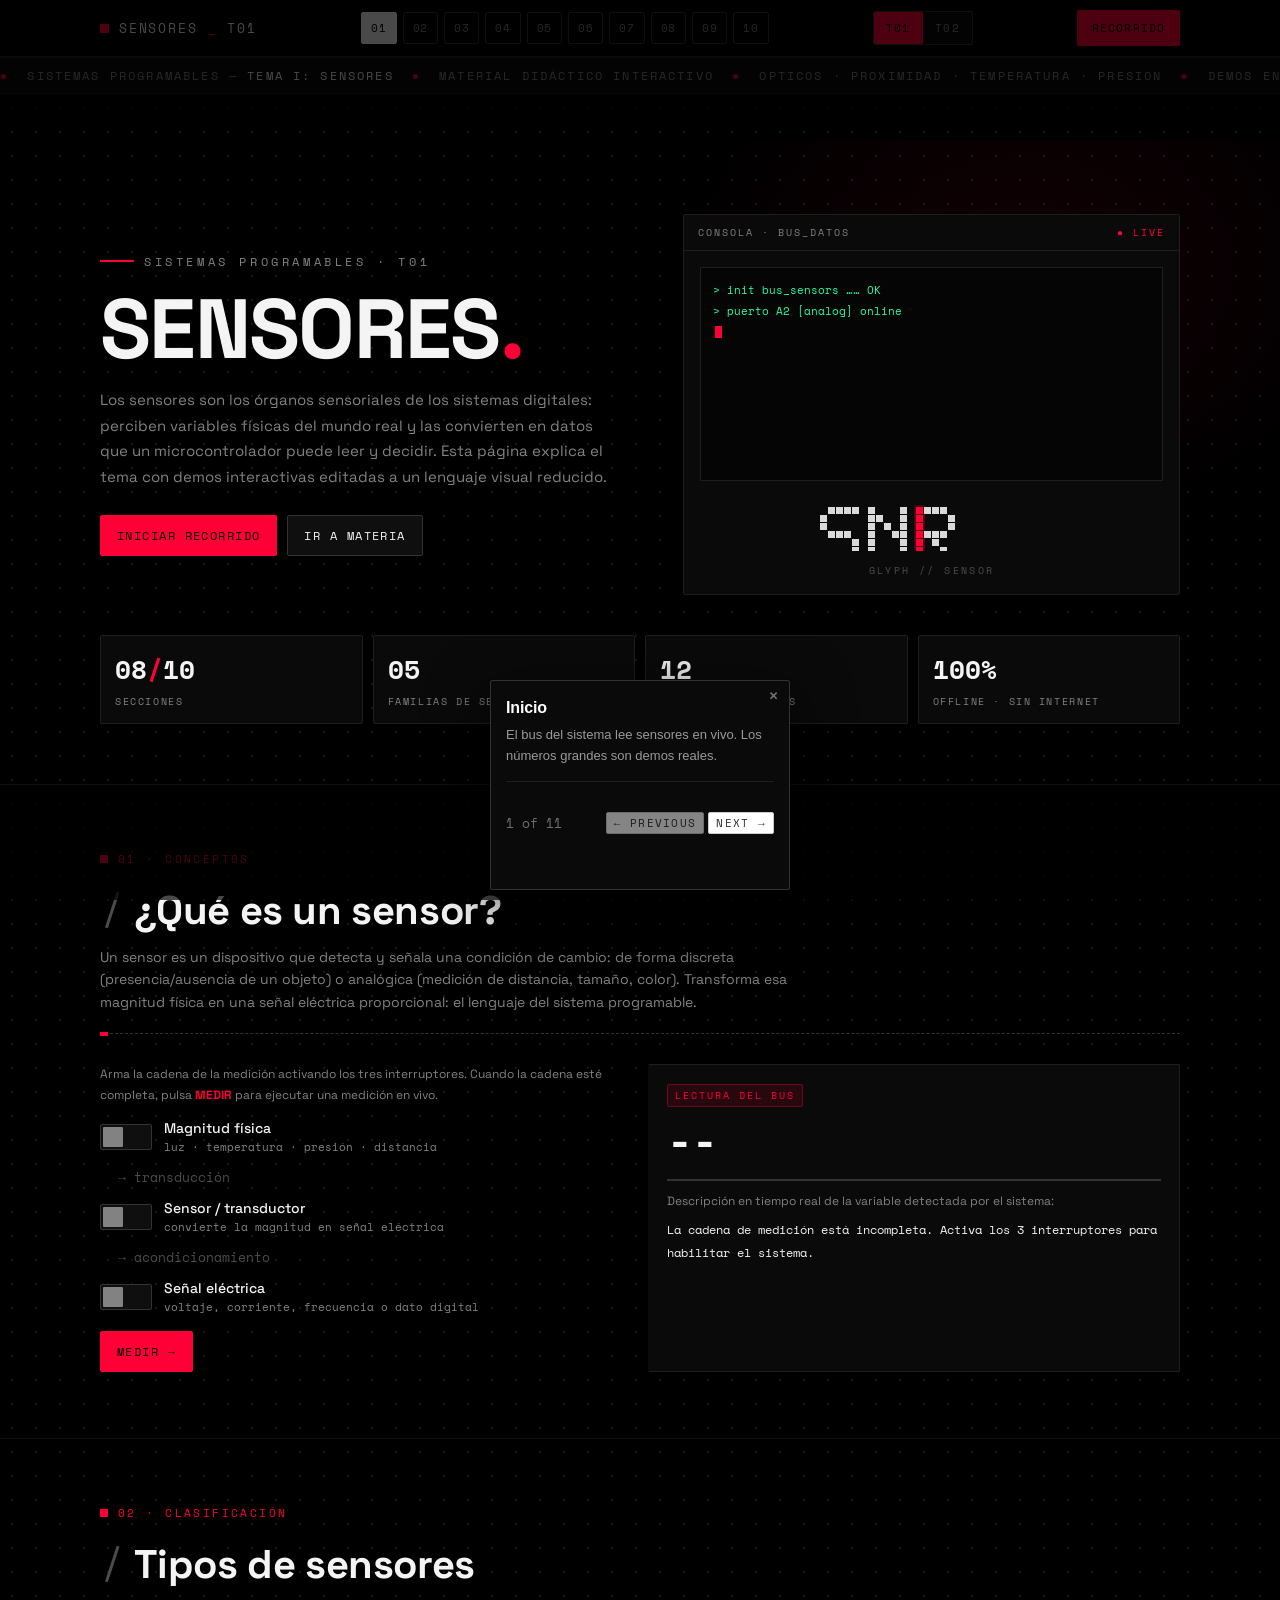
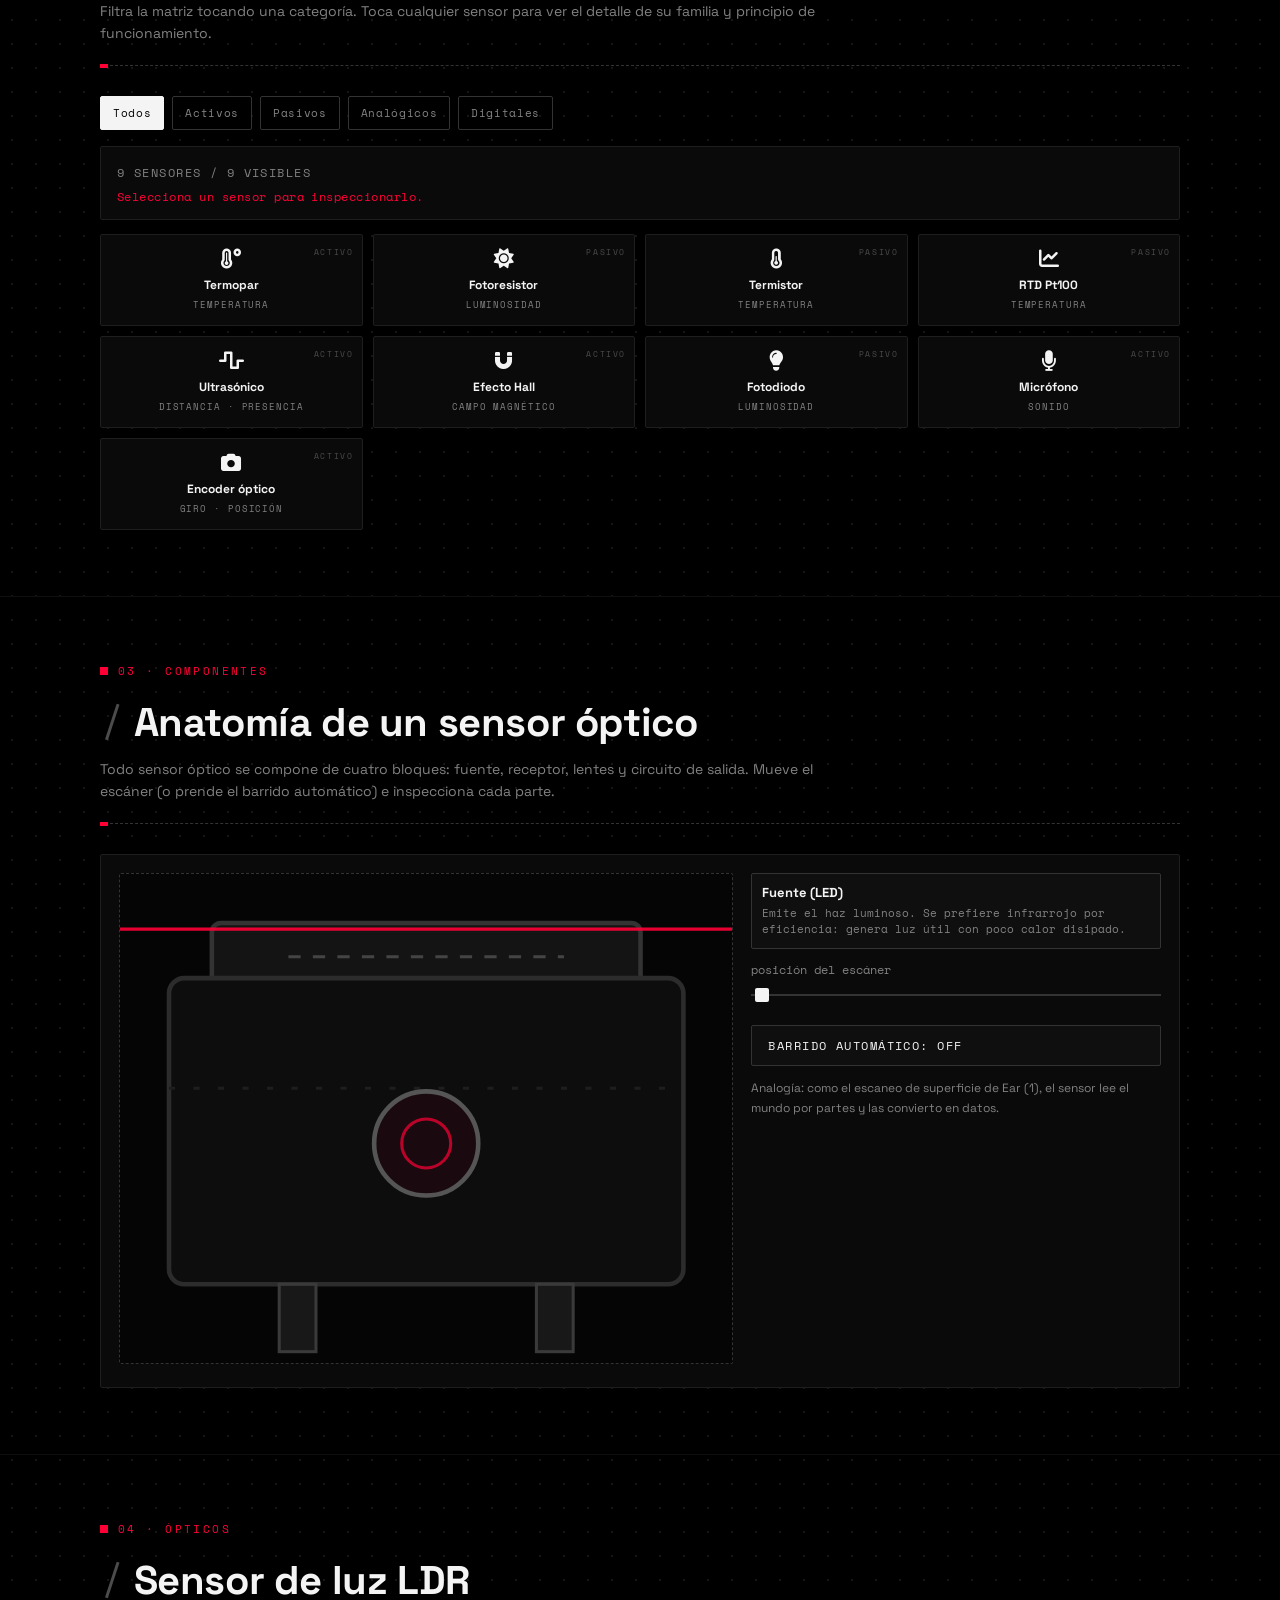
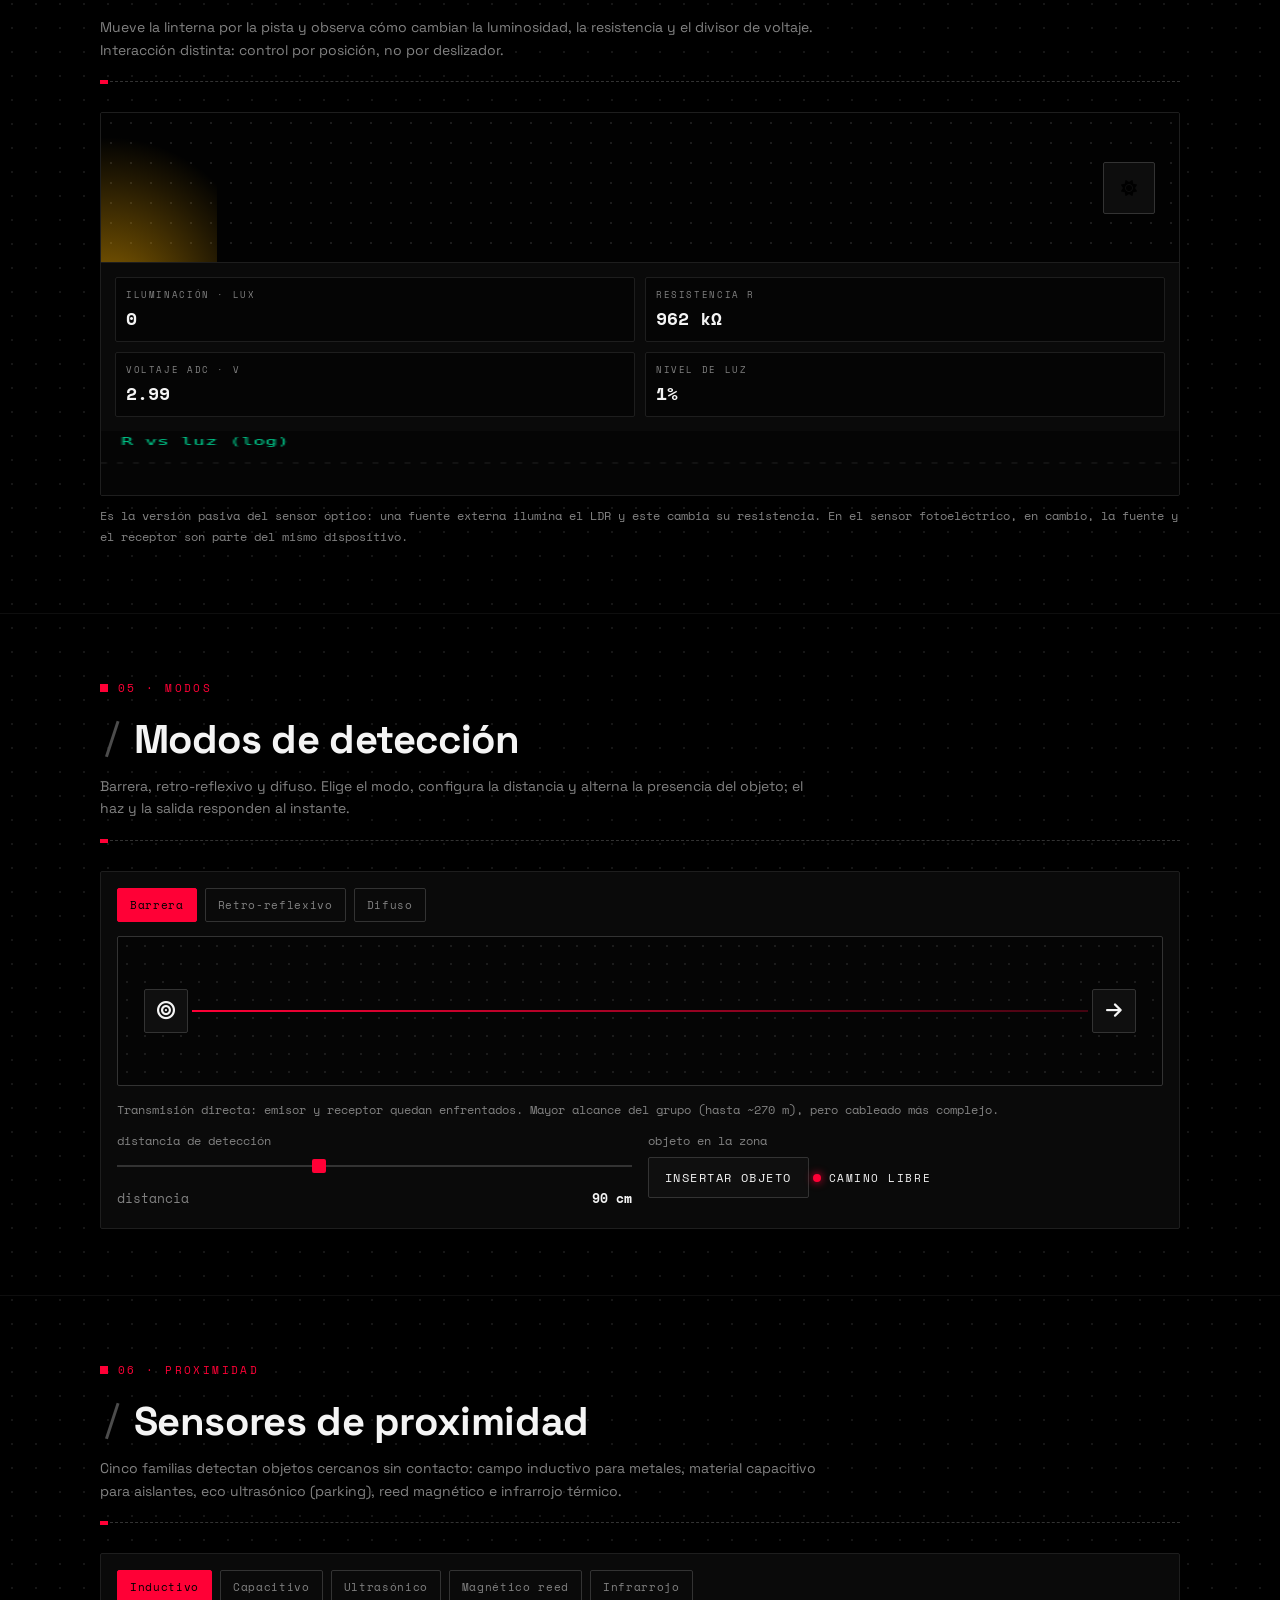
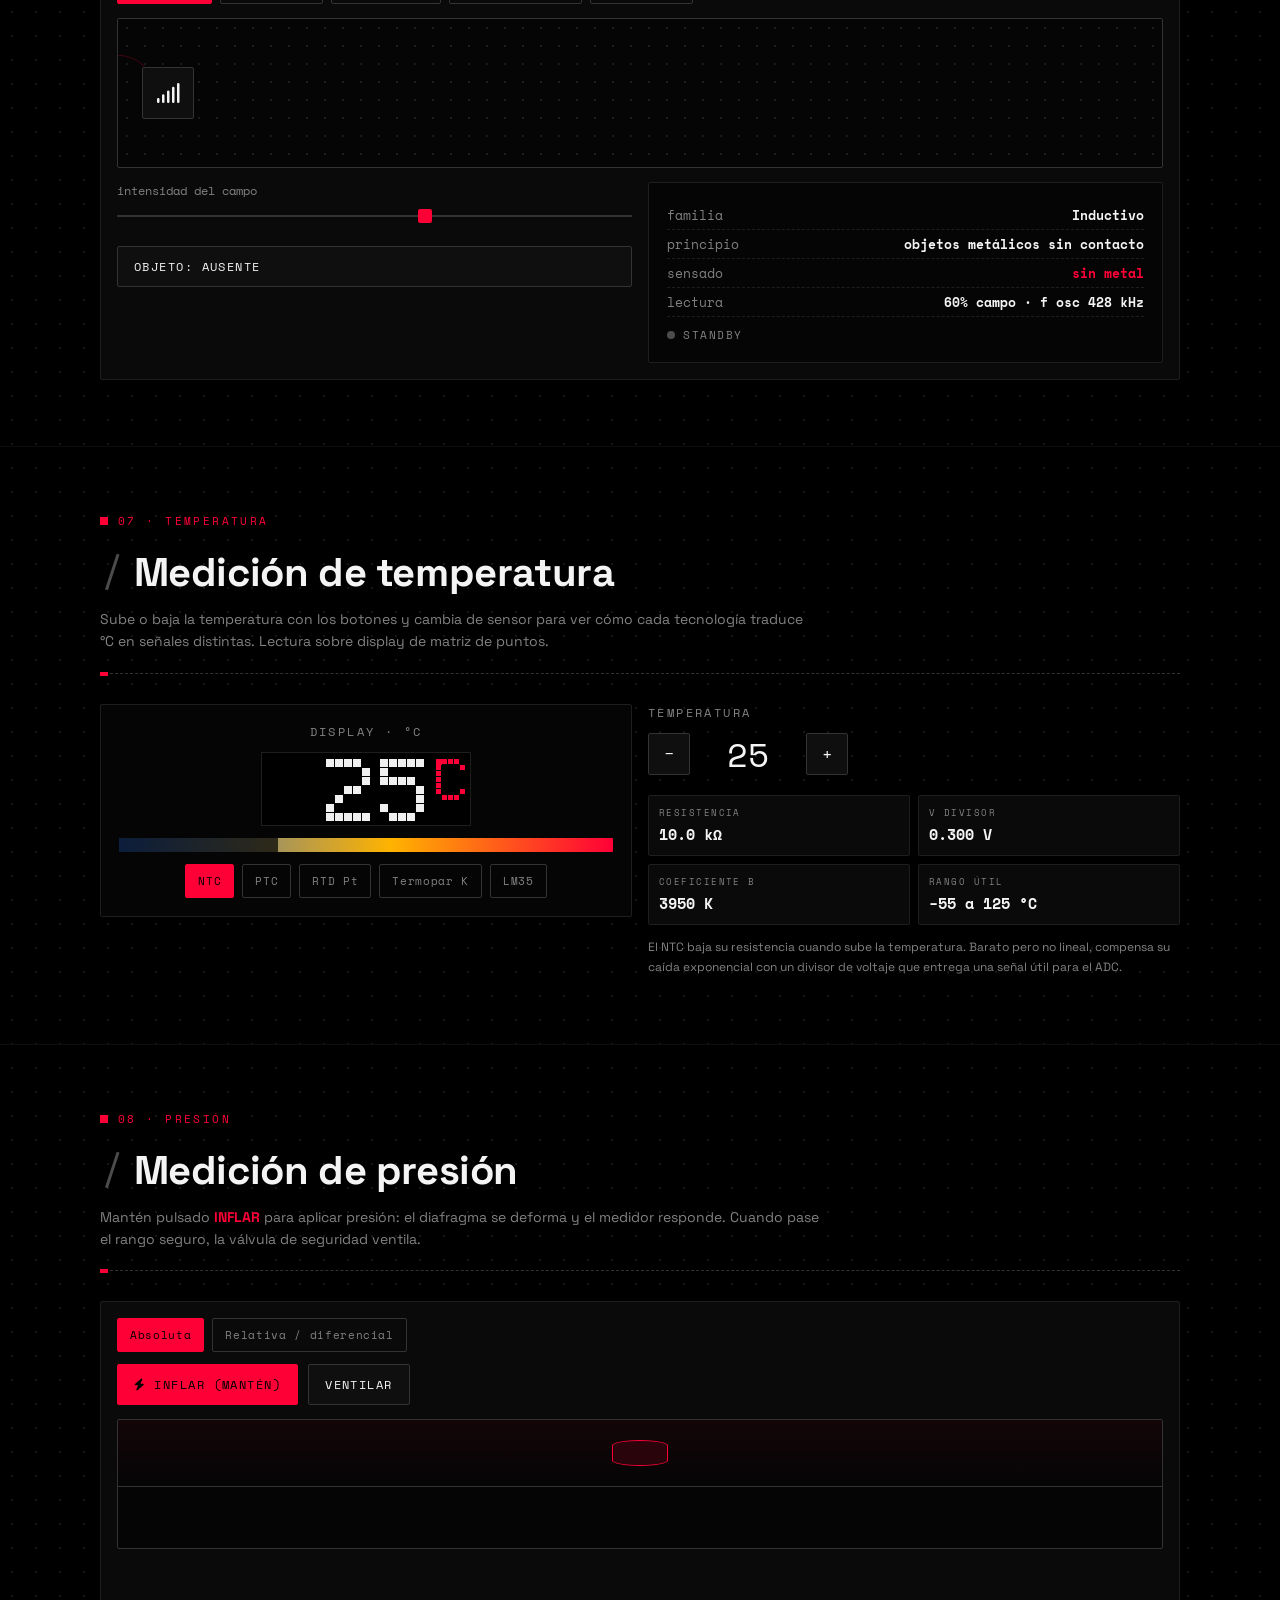
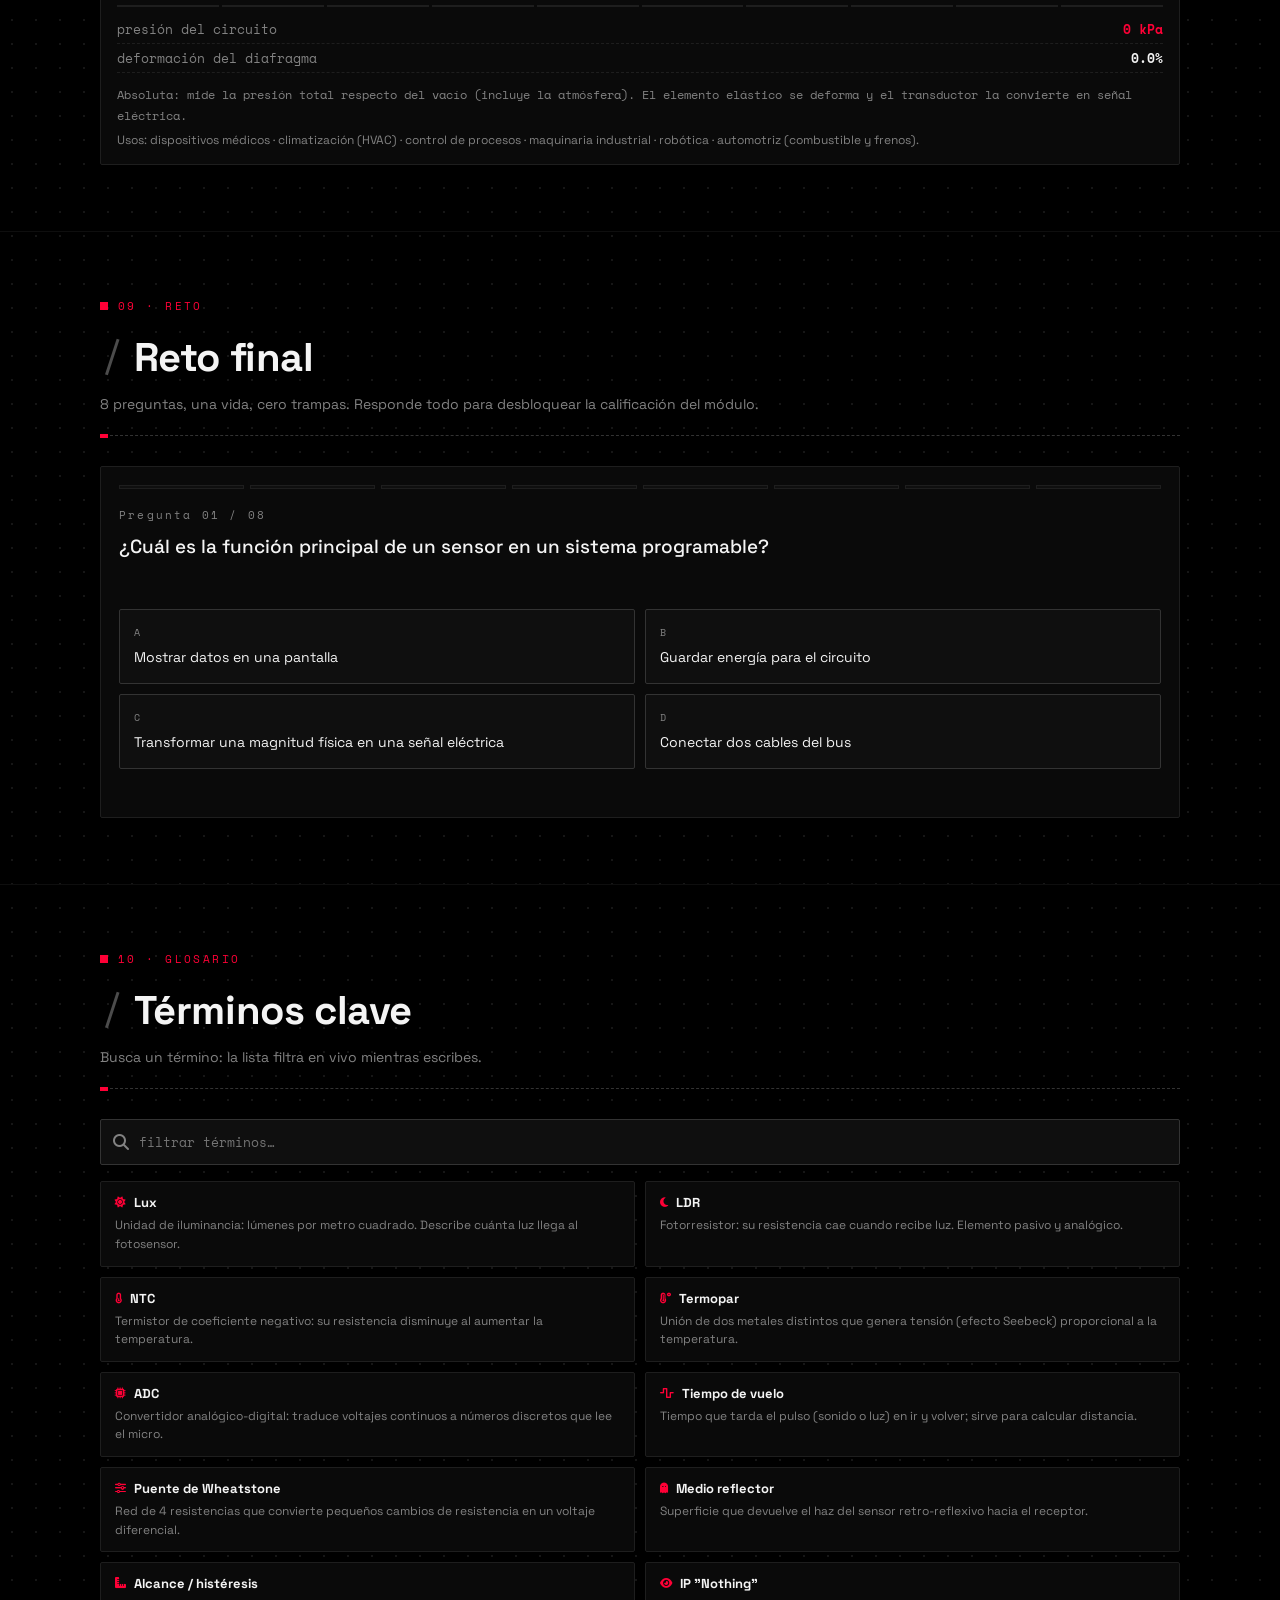
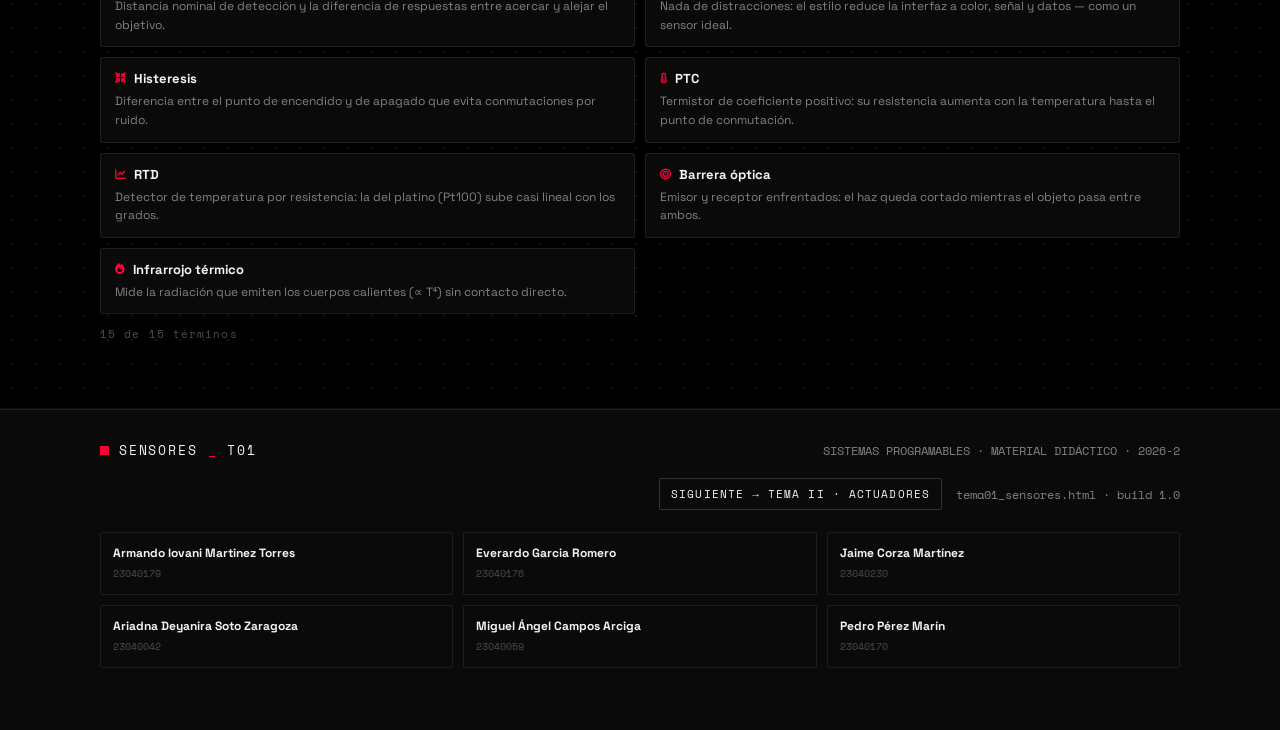
==== commit d264b1d3: "tema 2: actuadores" ====
--- a/index.html
+++ b/index.html
@@ -26,6 +26,10 @@
       <a class="nav-chip" href="#reto">09</a>
       <a class="nav-chip" href="#glos">10</a>
     </nav>
+    <div class="theme-seg" role="tablist" aria-label="tema">
+      <a href="index.html" class="on" aria-current="page">T01</a>
+      <a href="tema2.html">T02</a>
+    </div>
     <button class="tour-btn" id="btnTour" type="button">Recorrido</button>
   </div>
 </header>
@@ -473,13 +477,17 @@
       <span class="nav-logo"><span class="dotp"></span>SENSORES<span class="red">_</span>T01</span>
       <span class="mono muted small">SISTEMAS PROGRAMABLES · MATERIAL DIDÁCTICO · 2026-2</span>
     </div>
+    <div class="foot-nav">
+      <a href="tema2.html">Siguiente → Tema II · Actuadores</a>
+      <span class="mono muted small">tema01_sensores.html · build 1.0</span>
+    </div>
     <div class="foot-team">
       <div><b>Armando Iovani Martinez Torres </b><span>23040179</span></div>
       <div><b>Everardo Garcia Romero</b><span>23040176</span></div>
       <div><b>Jaime Corza Martínez </b><span>23040230</span></div>
       <div><b>Ariadna Deyanira Soto Zaragoza</b><span>23040042</span></div>
       <div><b>Miguel Ángel Campos Arciga</b><span>23040059</span></div>
-      <div><b>Pedro Pérez Marín</b><span>23040170/span></div>
+      <div><b>Pedro Pérez Marín</b><span>23040170</span></div>
     </div>
   </div>
 </footer>
--- a/assets/css/styles.css
+++ b/assets/css/styles.css
@@ -71,6 +71,14 @@
   border-radius:2px;cursor:pointer;white-space:nowrap;transition:.2s;
 }
 .tour-btn:hover{background:#ff2e5c}
+
+/* ---------------- theme switcher (T01 / T02) ---------------- */
+.theme-seg{display:flex;gap:0;border:1px solid var(--line2);border-radius:2px;overflow:hidden;flex:none;background:var(--panel)}
+.theme-seg a{font-family:var(--font-mono);font-size:11px;letter-spacing:.1em;padding:8px 12px;color:var(--muted);text-decoration:none;border-right:1px solid var(--line2);transition:.15s;white-space:nowrap}
+.theme-seg a:visited{color:var(--muted)}
+.theme-seg a:last-child{border-right:none}
+.theme-seg a:hover{color:var(--txt)}
+.theme-seg a.on{background:var(--red);color:#000;border-color:var(--red)}
 
 /* ---------------- marquee ---------------- */
 .marquee{border-block:1px solid var(--line);overflow:hidden;background:var(--panel);padding:9px 0}
@@ -322,6 +330,9 @@
 /* footer */
 footer{border-top:1px solid var(--line);background:var(--panel);padding:30px 0 40px}
 .foot-top{display:flex;justify-content:space-between;align-items:center;flex-wrap:wrap;gap:12px}
+.foot-nav{display:flex;justify-content:flex-end;gap:14px;align-items:center;margin-top:18px;flex-wrap:wrap}
+.foot-nav a{font-family:var(--font-mono);font-size:11px;letter-spacing:.1em;text-transform:uppercase;color:var(--txt);text-decoration:none;border:1px solid var(--line2);padding:7px 11px;border-radius:2px;transition:.2s}
+.foot-nav a:hover{border-color:var(--red);color:var(--red)}
 .foot-team{display:grid;grid-template-columns:repeat(3,1fr);gap:10px;margin:22px 0}
 .foot-team div{border:1px solid var(--line);padding:12px;border-radius:2px}
 .foot-team b{font-size:12px;display:block}
@@ -338,6 +349,10 @@
 @media (max-width:520px){
   .cls{grid-template-columns:repeat(2,1fr)}
   .foot-team{grid-template-columns:1fr}
+  .topbar-in{gap:8px}
+  .nav-logo{font-size:11px}
+  .theme-seg a{font-size:10px;padding:6px 8px}
+  .tour-btn{padding:8px 10px}
 }
 
 /* ============================================================
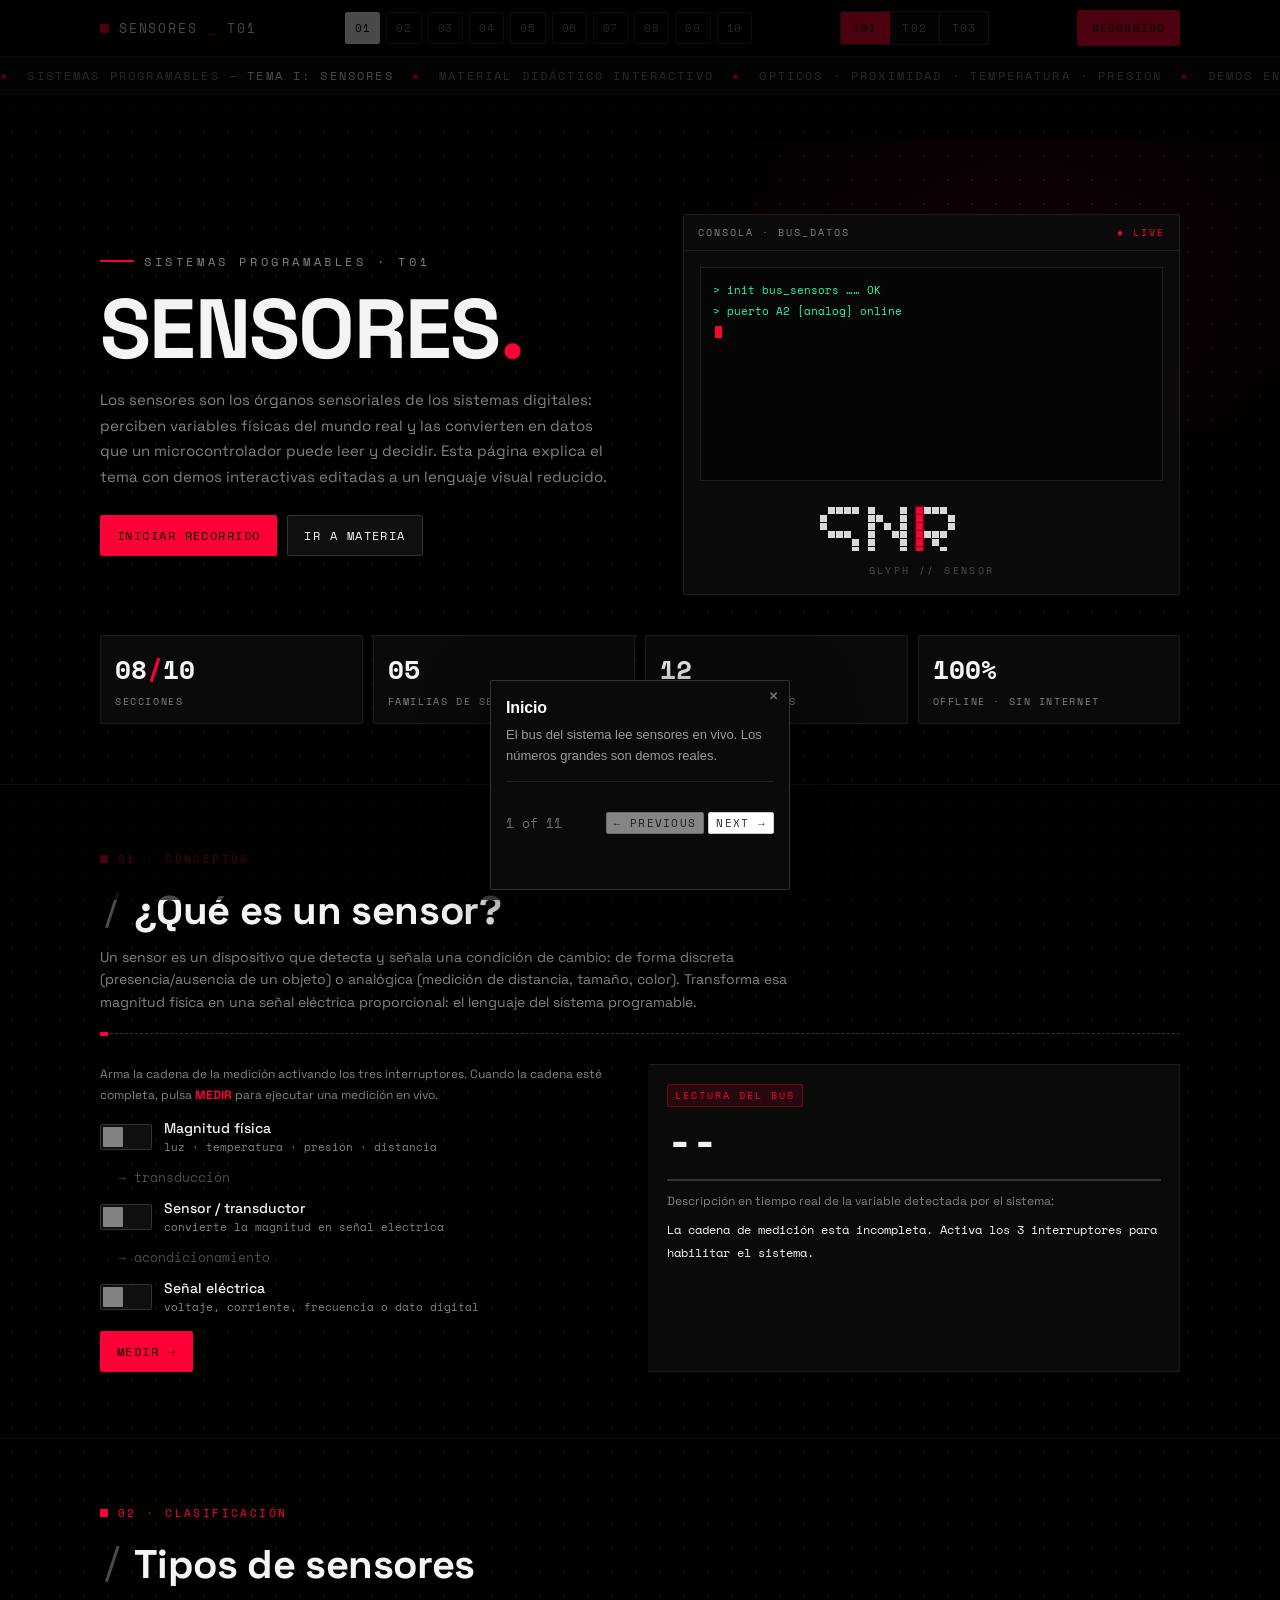
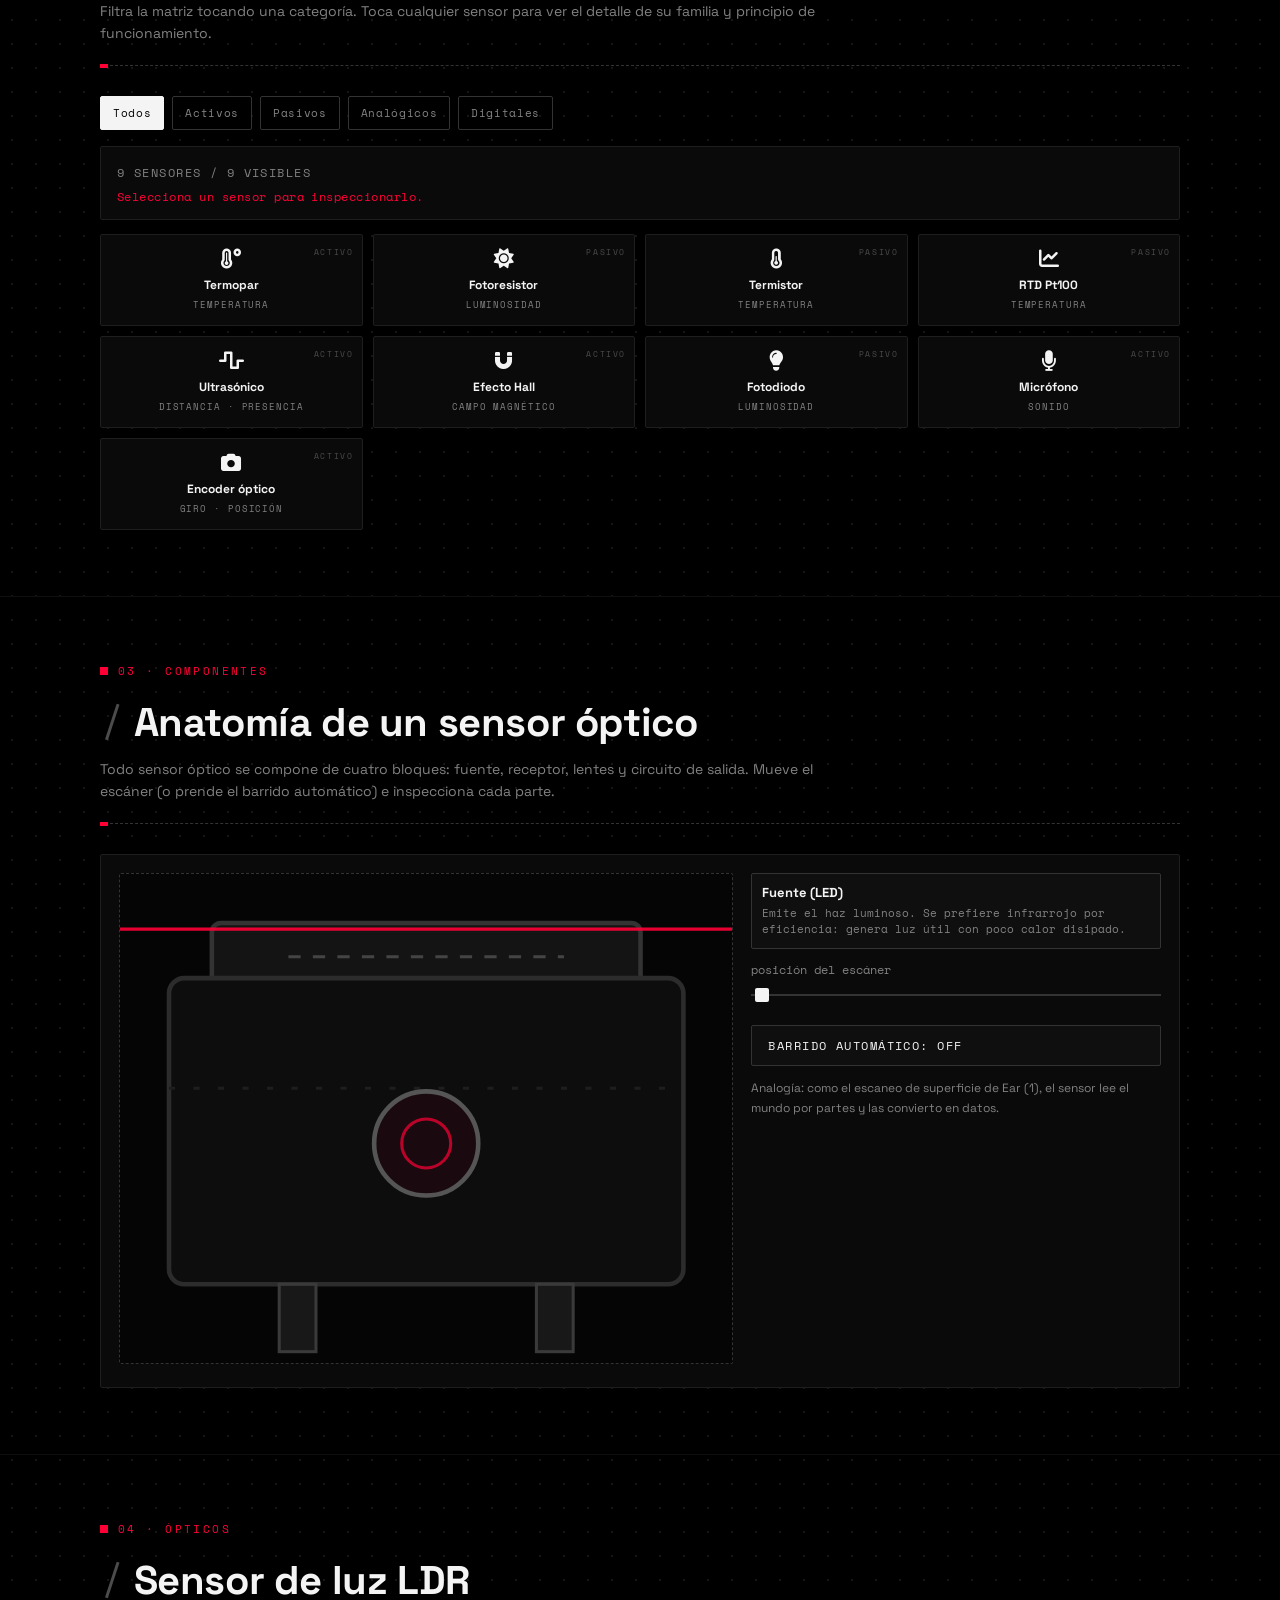
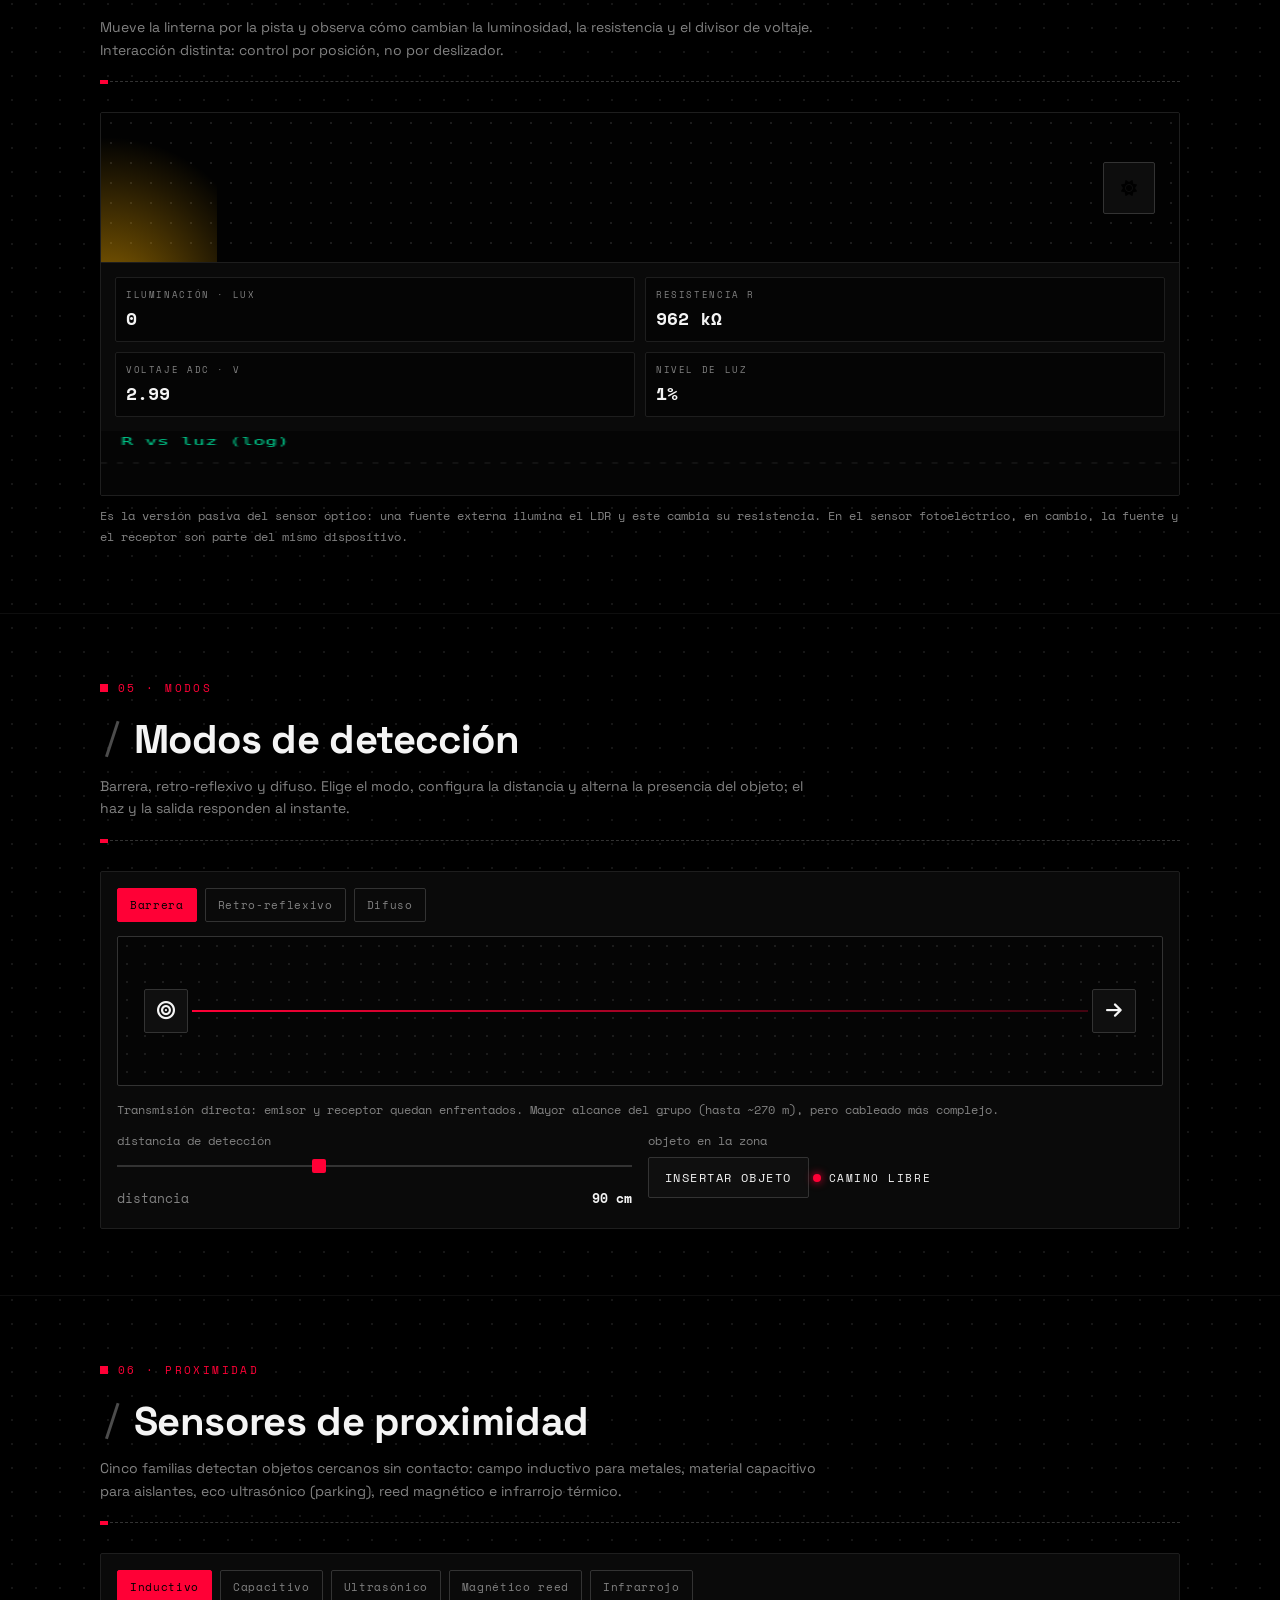
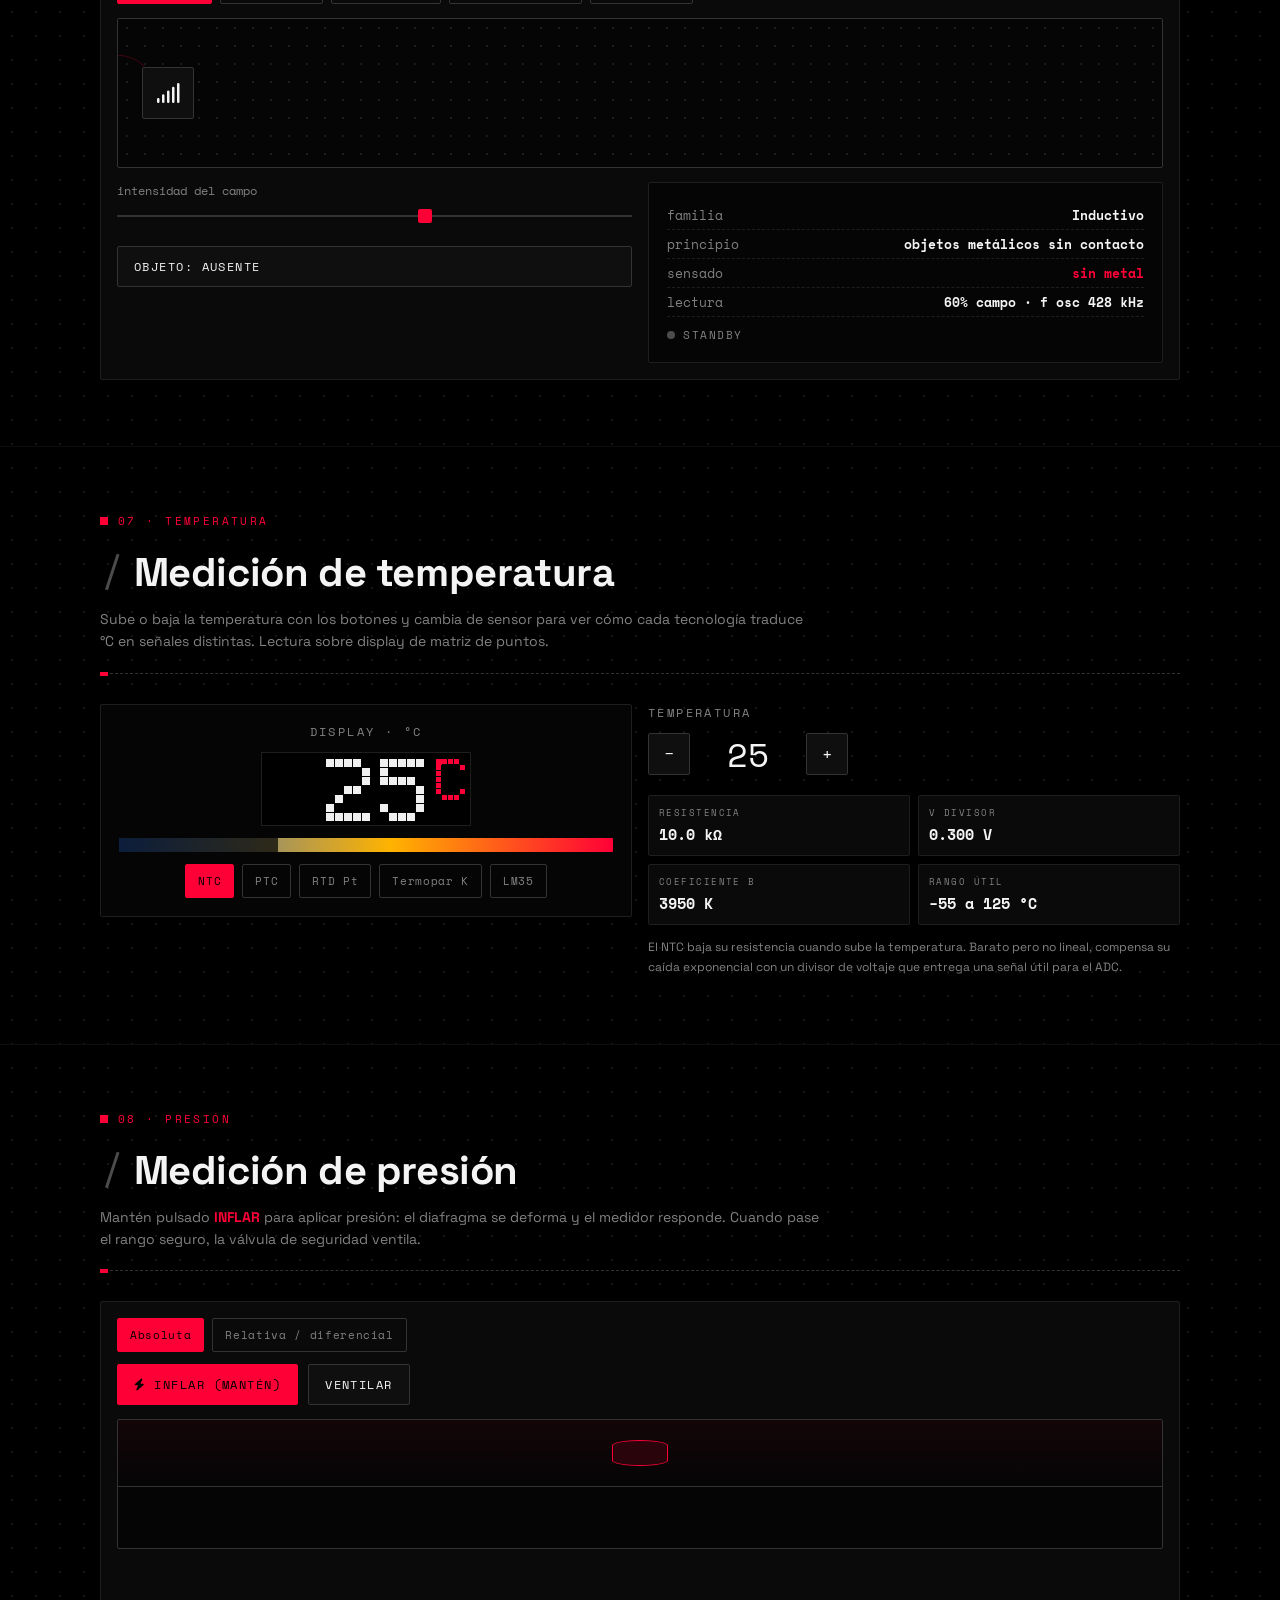
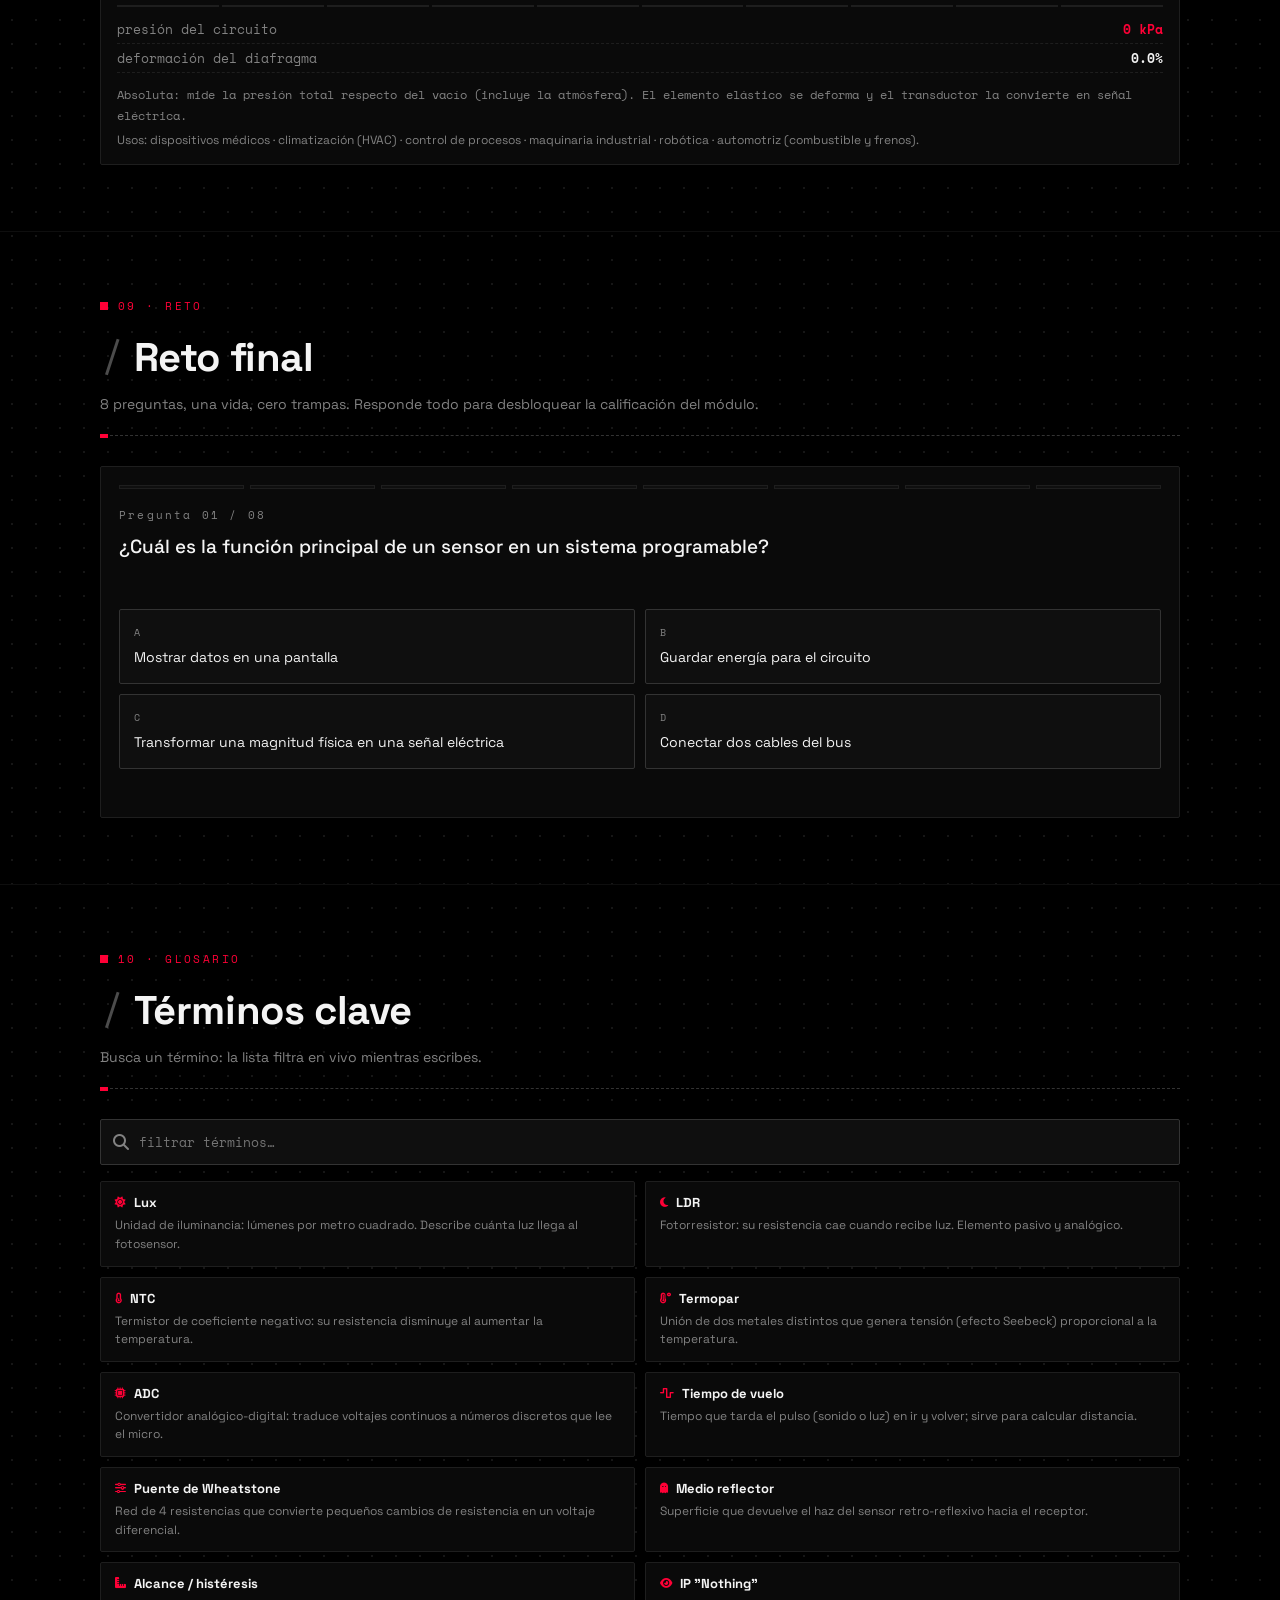
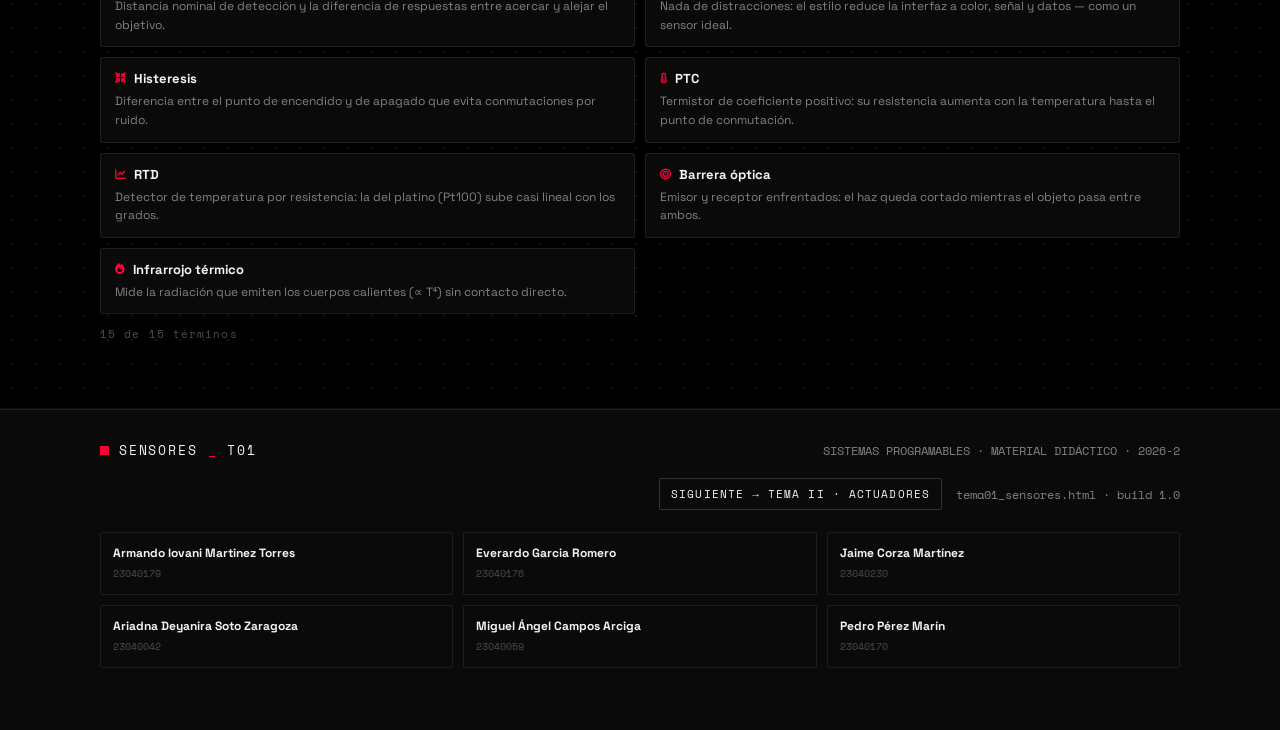
==== commit 17f4c65b: "tema 3" ====
--- a/index.html
+++ b/index.html
@@ -29,6 +29,7 @@
     <div class="theme-seg" role="tablist" aria-label="tema">
       <a href="index.html" class="on" aria-current="page">T01</a>
       <a href="tema2.html">T02</a>
+      <a href="tema3.html">T03</a>
     </div>
     <button class="tour-btn" id="btnTour" type="button">Recorrido</button>
   </div>
